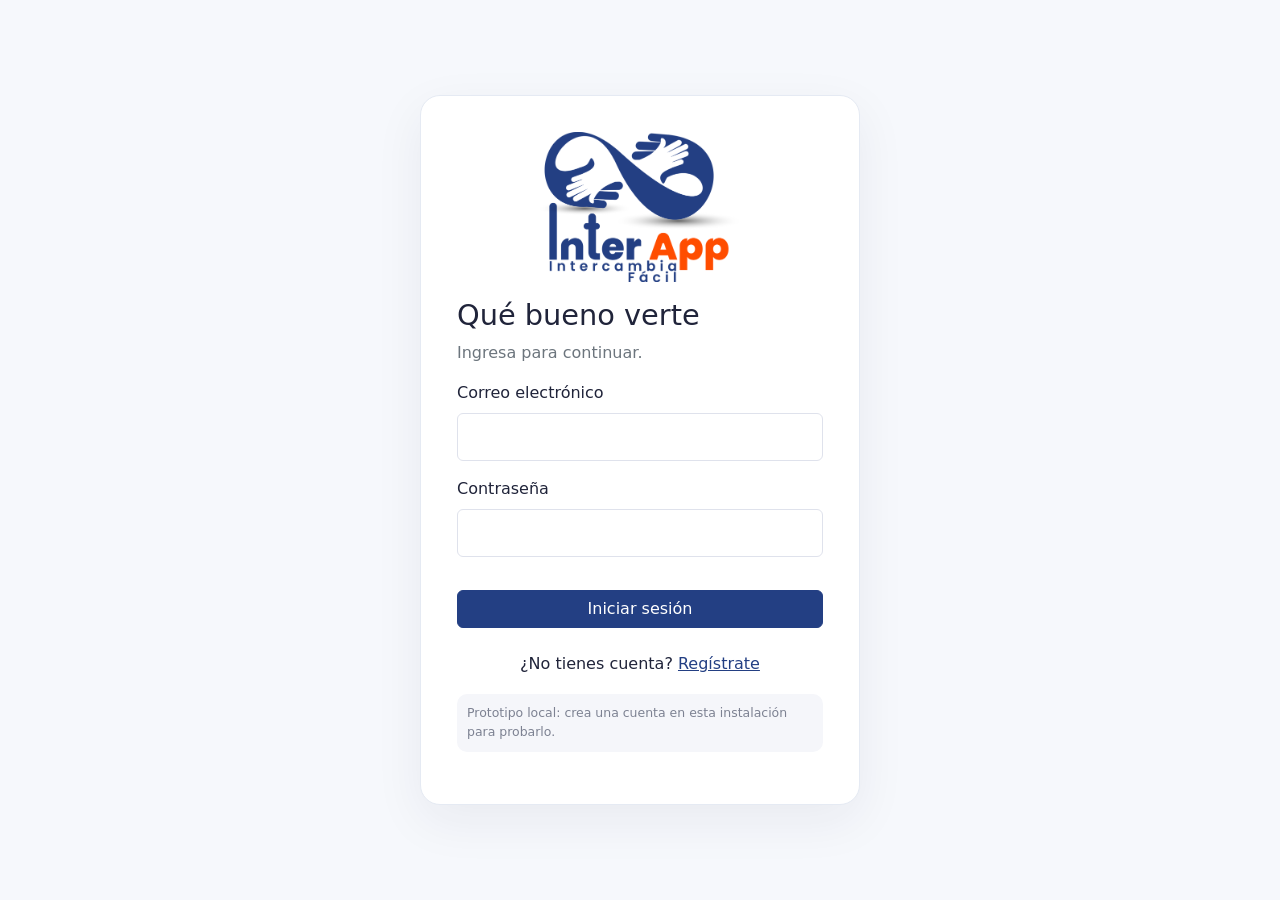
==== pages/dashboard.html @ 051e2f18 "first commit" ====
<!doctype html><html lang="es"><head><meta charset="utf-8"><meta name="viewport" content="width=device-width,initial-scale=1"><title>Dashboard | InterApp</title><link href="https://cdn.jsdelivr.net/npm/bootstrap@5.3.3/dist/css/bootstrap.min.css" rel="stylesheet"><link rel="stylesheet" href="../css/styles.css"></head><body><div id="appHeader"></div>
<main class="container py-4"><section class="welcome-panel mb-4"><div><span class="eyebrow">TU ESPACIO INTERAPP</span><h1 class="h2 mt-2">Hola, <span id="welcomeName">usuario</span> 👋</h1><p class="mb-0 text-secondary">Administra tus publicaciones y sigue tus intercambios.</p></div><a class="btn btn-primary" href="productos.html">＋ Ingresar producto</a></section>
<section class="dashboard-banner landing-banner mb-4" aria-label="Novedades de InterApp">
  <div data-interapp-banner
       data-image-prefix="../assets/images/"
       data-action-href="productos.html"
       data-action-text="Explorar productos"></div>
</section>
<div class="row g-3 mb-4"><div class="col-sm-4"><div class="stat-card"><span>Mis productos</span><strong id="statProducts">0</strong></div></div><div class="col-sm-4"><div class="stat-card"><span>En curso</span><strong id="statActive">0</strong></div></div><div class="col-sm-4"><div class="stat-card"><span>Completados</span><strong id="statDone">0</strong></div></div></div>
<div class="section-heading"><div><h2 class="h4">Mis productos recientes</h2><p class="text-secondary">Tus publicaciones más recientes.</p></div><a href="productos.html">Ver todos</a></div><div id="recentProducts" class="row g-3"></div>
<div class="section-heading mt-5"><div><h2 class="h4">Intercambios recientes</h2><p class="text-secondary">Consulta el estado de tus acuerdos.</p></div><a href="intercambios.html">Ver intercambios</a></div><div id="recentExchanges" class="row g-3"></div>
</main><div id="appFooter"></div><script type="module" src="../js/dashboard.js"></script><script type="module" src="../js/banner.js"></script></body></html>
---- css/styles.css ----
:root{--primary:#233F83;--primary-dark:#1B326B;--accent:#FF4D00;--ink:#20243a;--muted:#6f7487;--surface:#fff;--bg:#f6f8fc;--line:#e5eaf3}*{box-sizing:border-box}body{background:var(--bg);color:var(--ink);font-family:Inter,system-ui,-apple-system,"Segoe UI",sans-serif;min-height:100vh}.navbar-brand,.brand{letter-spacing:-.5px}.btn-primary{background:var(--primary);border-color:var(--primary)}.btn-primary:hover{background:var(--primary-dark);border-color:var(--primary-dark)}a{color:var(--primary)}.landing{background:#fff}.hero{background:linear-gradient(120deg,#f0f2ff,#f9faff);min-height:440px;overflow:hidden}.eyebrow{font-size:.72rem;letter-spacing:1.5px;font-weight:800;color:var(--primary)}.hero-art{height:300px;position:relative;background:radial-gradient(circle at center,#dfe3ff 0 38%,transparent 39%)}.art-circle{position:absolute;inset:75px 0 auto;text-align:center;font-size:6rem;color:var(--primary);font-weight:800}.art-card{position:absolute;padding:14px 18px;border:0;border-radius:16px;box-shadow:0 12px 30px #20243a18;display:grid;gap:3px;font-size:1.5rem}.art-card b{font-size:.95rem}.art-card small{font-size:.72rem;color:var(--muted)}.card-one{top:20px;left:2%}.card-two{right:0;top:95px}.card-three{bottom:8px;left:25%}.feature-card,.stat-card,.product-card,.exchange-card{background:#fff;border:1px solid var(--line);border-radius:16px;padding:20px;height:100%;box-shadow:0 4px 18px #20243a08}.feature-card span{display:inline-grid;place-items:center;width:38px;height:38px;border-radius:50%;background:#eef0ff;color:var(--primary);font-weight:800;margin-bottom:12px}.auth-page{display:grid;place-items:center;padding:24px}.auth-card{background:white;border:1px solid var(--line);border-radius:20px;padding:36px;width:min(100%,440px);box-shadow:0 16px 50px #20243a10}.auth-card h1{font-size:1.8rem;margin-top:24px}.brand{font-size:1.3rem;font-weight:800;text-decoration:none}.form-control,.form-select{border-color:#dfe2ec;padding:.7rem .85rem}.form-control:focus,.form-select:focus{border-color:var(--primary);box-shadow:0 0 0 .2rem #5265d822}.form-error{color:#c62828;font-size:.88rem;min-height:1.2em}.demo-note{font-size:.78rem;color:#7d8292;background:#f5f6fa;border-radius:10px;padding:10px;margin-top:18px}.welcome-panel{background:linear-gradient(110deg,#fff,#f0f2ff);border:1px solid var(--line);border-radius:18px;padding:26px;display:flex;justify-content:space-between;align-items:center;gap:20px}.stat-card{display:flex;flex-direction:column;gap:8px}.stat-card span{color:var(--muted);font-size:.9rem}.stat-card strong{font-size:2rem}.section-heading{display:flex;justify-content:space-between;align-items:center;gap:16px;margin-bottom:16px}.section-heading p{margin:0}.filter-bar{display:flex;gap:12px;margin:20px 0}.filter-bar input{max-width:520px}.filter-bar select{max-width:230px}.product-card{padding:0;overflow:hidden}.product-image-wrap{height:190px;background:#f0f1f7;display:grid;place-items:center}.product-image{width:100%;height:100%;object-fit:cover}.image-placeholder{font-size:3rem}.product-content{padding:18px}.status-badge{display:inline-flex;align-items:center;border-radius:100px;padding:5px 10px;font-size:.75rem;font-weight:700}.status-available{color:#126334;background:#dcfce7}.status-pending{color:#1748a5;background:#dbeafe}.status-done{color:#a51f27;background:#fee2e2}.status-unknown{color:#555;background:#eee}.image-preview{width:100%;max-height:190px;object-fit:contain;border-radius:10px;background:#f4f5f9}.empty-state{padding:28px;text-align:center;border:1px dashed #cdd1df;border-radius:14px;color:var(--muted);background:#fff}.exchange-card{padding:20px}.count-pill{display:inline-block;background:#e9ebf8;border-radius:20px;padding:1px 8px;font-size:.75rem;margin-left:4px}.site-footer{text-align:center;color:var(--muted);padding:28px 12px;font-size:.85rem}.nav-pills .nav-link{color:var(--muted)}.nav-pills .nav-link.active{background:var(--primary)}@media(max-width:600px){.welcome-panel{align-items:flex-start;flex-direction:column}.filter-bar{flex-direction:column}.filter-bar input,.filter-bar select{max-width:none}.auth-card{padding:26px}.hero-art{height:240px}.art-card{padding:10px;font-size:1.2rem}}
/* Identidad visual oficial InterApp */
.brand-logo{display:block;width:142px;height:54px;object-fit:contain;object-position:left center}
.brand-logo-landing{width:158px;height:62px}
.navbar{background:#fff!important}
.navbar .nav-link{color:var(--primary);font-weight:600}
.navbar .nav-link:hover,.navbar .nav-link:focus{color:var(--accent)}
.btn-primary{background:var(--primary);border-color:var(--primary);color:#fff}
.btn-primary:hover,.btn-primary:focus{background:var(--primary-dark);border-color:var(--primary-dark);color:#fff}
a{color:var(--primary)}
a:hover{color:var(--accent)}
.eyebrow{color:var(--primary)}
.feature-card span{background:#edf1fa;color:var(--primary)}
.nav-pills .nav-link.active{background:var(--primary)}
.hero{background:linear-gradient(120deg,#f1f4fb,#fff)}
.art-circle{color:var(--primary)}
.art-card b{color:var(--primary)}


/* Banner principal entregado para InterApp */
.landing-banner{position:relative;width:100%;margin:0 auto 1.5rem;overflow:hidden;border-radius:18px;background:#f5e1c8}
.landing-banner-image{display:block;width:100%;height:auto;max-height:730px;object-fit:cover}
.banner-action{position:absolute;right:3.5%;bottom:6%;display:inline-flex;align-items:center;justify-content:center;padding:12px 20px;border-radius:12px;background:#233F83;color:#fff;text-decoration:none;font-weight:700;box-shadow:0 8px 24px #152b5a30;transition:background .2s ease,color .2s ease}
.banner-action:hover,.banner-action:focus{background:#FF4D00;color:#fff}
.login-brand{display:flex;justify-content:center;align-items:center;width:100%;margin:0 auto 18px}
.login-brand img{display:block;width:min(260px,82%);height:150px;object-fit:contain;object-position:center}
.auth-card{text-align:left}
.auth-card .login-brand{margin-bottom:12px}
.product-card{padding:0;overflow:hidden;display:flex;flex-direction:column}
.product-image-wrap{height:205px;flex:0 0 205px;background:#f3f5fa;display:flex;align-items:center;justify-content:center;overflow:hidden}
.product-image{display:block;width:100%;height:100%;object-fit:contain;padding:10px}
.product-content{padding:18px;display:flex;flex-direction:column;align-items:stretch;min-width:0}
.product-status{margin-bottom:12px}
.product-title{margin:0 0 7px;line-height:1.3;overflow-wrap:anywhere}
.product-description{font-size:.9rem;color:var(--muted);margin:0 0 10px;overflow-wrap:anywhere}
.product-category{font-size:.82rem;color:#7a8092}
.product-actions{display:flex;align-items:center;gap:8px;margin-top:16px;flex-wrap:wrap}
#logoutBtn:hover,#logoutBtn:focus{background:#FF4D00!important;border-color:#FF4D00!important;color:#fff!important}
.btn-primary:hover,.btn-primary:focus{background:#FF4D00!important;border-color:#FF4D00!important;color:#fff!important}
@media(max-width:600px){.banner-action{right:4%;bottom:4%;font-size:.78rem;padding:8px 12px}.landing-banner{border-radius:12px}.login-brand img{height:125px}}

/* Logo centrado y de igual tamaño en login y registro */
.auth-card .login-brand{display:flex;justify-content:center;align-items:center;width:100%;margin:0 auto 16px}
.auth-card .login-brand img{width:min(270px,85%);height:150px;object-fit:contain;object-position:center}
.auth-card h1{margin-top:10px}
.exchange-card [data-delete-completed]{margin-top:8px}
@media(max-width:600px){.auth-card .login-brand img{height:130px}}

/* Carrusel reutilizable de banners para inicio y dashboard */
.banner-carousel{position:relative;width:100%;overflow:hidden;border-radius:18px;background:#f5e1c8;isolation:isolate}
.banner-carousel-track{position:relative;width:100%;aspect-ratio:1396/730;min-height:190px}
.banner-slide{position:absolute;inset:0;opacity:0;visibility:hidden;transition:opacity .65s ease}
.banner-slide.is-active{opacity:1;visibility:visible}
.banner-slide img{display:block;width:100%;height:100%;object-fit:cover}
.banner-arrow{position:absolute;z-index:3;top:50%;transform:translateY(-50%);width:42px;height:52px;border:0;border-radius:10px;background:#233f83b8;color:#fff;font-size:2rem;line-height:1;display:grid;place-items:center;cursor:pointer}
.banner-arrow:hover,.banner-arrow:focus{background:#FF4D00;color:#fff}
.banner-prev{left:14px}.banner-next{right:14px}
.banner-indicators{position:absolute;z-index:3;left:50%;bottom:14px;transform:translateX(-50%);display:flex;gap:8px}
.banner-dot{width:10px;height:10px;padding:0;border:1px solid #fff;border-radius:50%;background:#ffffff80;cursor:pointer}
.banner-dot.is-active{width:25px;border-radius:10px;background:#fff}
.banner-fallback{height:100%;display:grid;place-items:center;padding:20px;color:var(--primary);font-weight:600;text-align:center}
.dashboard-banner{margin-top:4px}
.dashboard-banner .banner-carousel-track{aspect-ratio:1396/500;min-height:170px}
@media(max-width:600px){
 .banner-carousel{border-radius:12px}
 .banner-carousel-track{aspect-ratio:4/3;min-height:160px}
 .banner-arrow{width:32px;height:40px;font-size:1.6rem}
 .banner-prev{left:7px}.banner-next{right:7px}
 .banner-action{right:4%;bottom:12%;font-size:.75rem;padding:8px 11px}
 .dashboard-banner .banner-carousel-track{aspect-ratio:4/3}
}
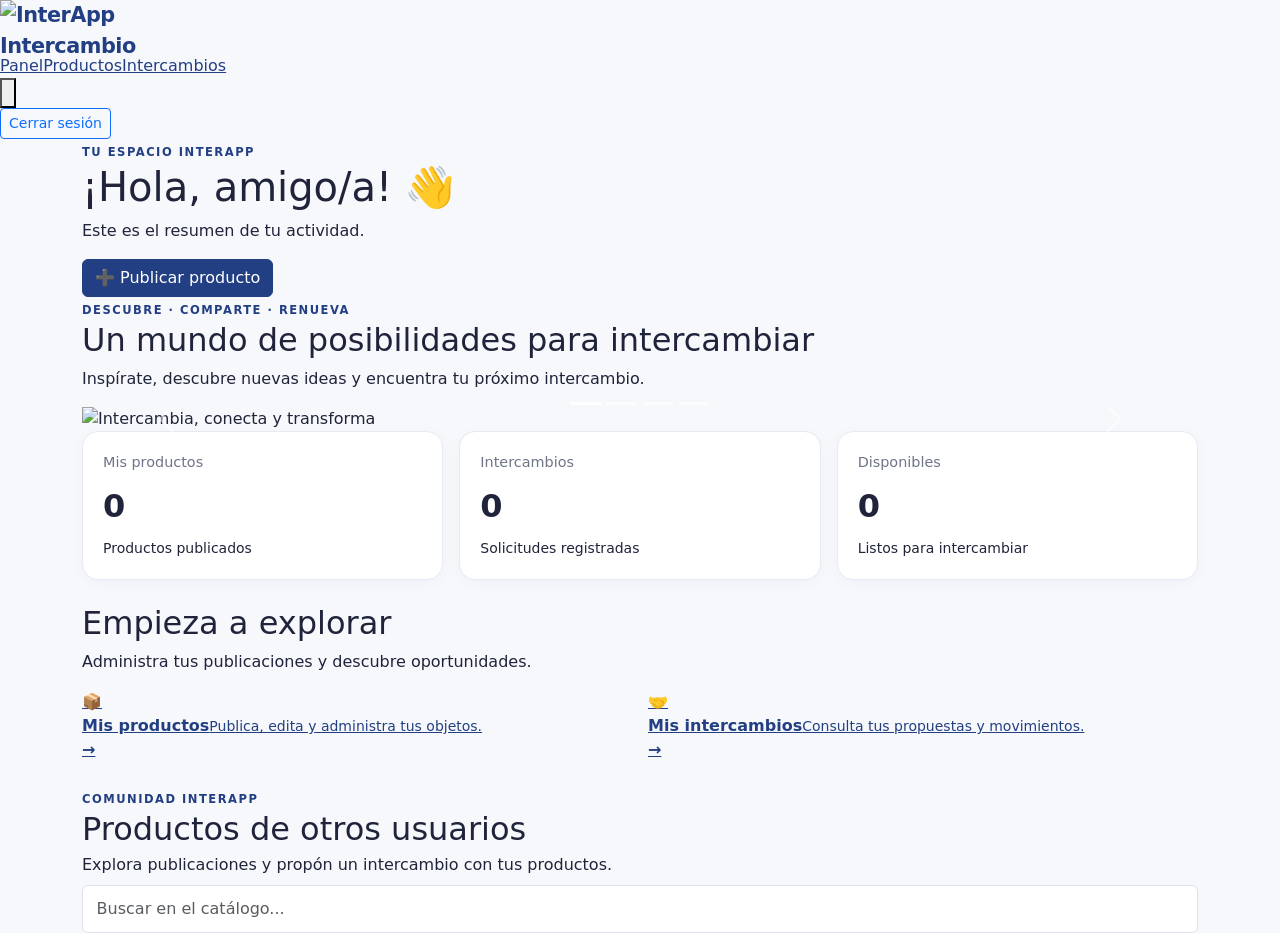
==== commit 12c78abe: "Chore: Se actualizo toda la página web" ====
--- a/pages/dashboard.html
+++ b/pages/dashboard.html
@@ -1,12 +1,262 @@
-<!doctype html><html lang="es"><head><meta charset="utf-8"><meta name="viewport" content="width=device-width,initial-scale=1"><title>Dashboard | InterApp</title><link href="https://cdn.jsdelivr.net/npm/bootstrap@5.3.3/dist/css/bootstrap.min.css" rel="stylesheet"><link rel="stylesheet" href="../css/styles.css"></head><body><div id="appHeader"></div>
-<main class="container py-4"><section class="welcome-panel mb-4"><div><span class="eyebrow">TU ESPACIO INTERAPP</span><h1 class="h2 mt-2">Hola, <span id="welcomeName">usuario</span> 👋</h1><p class="mb-0 text-secondary">Administra tus publicaciones y sigue tus intercambios.</p></div><a class="btn btn-primary" href="productos.html">＋ Ingresar producto</a></section>
-<section class="dashboard-banner landing-banner mb-4" aria-label="Novedades de InterApp">
-  <div data-interapp-banner
-       data-image-prefix="../assets/images/"
-       data-action-href="productos.html"
-       data-action-text="Explorar productos"></div>
-</section>
-<div class="row g-3 mb-4"><div class="col-sm-4"><div class="stat-card"><span>Mis productos</span><strong id="statProducts">0</strong></div></div><div class="col-sm-4"><div class="stat-card"><span>En curso</span><strong id="statActive">0</strong></div></div><div class="col-sm-4"><div class="stat-card"><span>Completados</span><strong id="statDone">0</strong></div></div></div>
-<div class="section-heading"><div><h2 class="h4">Mis productos recientes</h2><p class="text-secondary">Tus publicaciones más recientes.</p></div><a href="productos.html">Ver todos</a></div><div id="recentProducts" class="row g-3"></div>
-<div class="section-heading mt-5"><div><h2 class="h4">Intercambios recientes</h2><p class="text-secondary">Consulta el estado de tus acuerdos.</p></div><a href="intercambios.html">Ver intercambios</a></div><div id="recentExchanges" class="row g-3"></div>
-</main><div id="appFooter"></div><script type="module" src="../js/dashboard.js"></script><script type="module" src="../js/banner.js"></script></body></html>+<!doctype html>
+<html lang="es">
+  <head>
+    <meta charset="utf-8" />
+    <meta name="viewport" content="width=device-width, initial-scale=1" />
+    <title>Panel | InterApp</title>
+    <link
+      href="https://cdn.jsdelivr.net/npm/bootstrap@5.3.3/dist/css/bootstrap.min.css"
+      rel="stylesheet"
+    />
+    <link rel="stylesheet" href="../css/styles.css" />
+  </head>
+  <body class="app-page">
+    <nav class="app-nav">
+      <a class="brand" href="../index.html" aria-label="InterApp"
+        ><img
+          class="brand-logo"
+          src="../assets/interapp-logo.png"
+          alt="InterApp Intercambio Fácil"
+      /></a>
+      <div class="nav-links">
+        <a class="active" href="dashboard.html">Panel</a
+        ><a href="productos.html">Productos</a
+        ><a href="intercambios.html">Intercambios</a>
+      </div>
+      <div class="nav-actions">
+        <div class="notification-wrap">
+          <button
+            class="notification-bell"
+            id="notificationBell"
+            type="button"
+            aria-label="Ver notificaciones"
+            aria-expanded="false"
+            title="Notificaciones"
+          >
+            <svg viewBox="0 0 24 24" aria-hidden="true">
+              <path
+                d="M18 8a6 6 0 0 0-12 0c0 7-3 7-3 9h18c0-2-3-2-3-9M10 21h4"
+              />
+            </svg>
+            <span class="notification-badge" id="notificationBadge" hidden
+              >0</span
+            >
+          </button>
+          <div class="notification-panel" id="notificationPanel" hidden>
+            <div class="notification-panel-heading">
+              <strong>Notificaciones</strong><span>InterApp</span>
+            </div>
+            <div id="notificationList" class="notification-list"></div>
+          </div>
+        </div>
+        <button class="btn btn-outline-primary btn-sm" id="logoutBtn">
+          Cerrar sesión
+        </button>
+      </div>
+    </nav>
+    <main class="container app-main">
+      <div class="welcome-row">
+        <div>
+          <span class="eyebrow">TU ESPACIO INTERAPP</span>
+          <h1>¡Hola, <span id="userName">amigo/a</span>! 👋</h1>
+          <p class="muted">Este es el resumen de tu actividad.</p>
+        </div>
+        <a class="btn btn-primary" href="productos.html"
+          >➕ Publicar producto</a
+        >
+      </div>
+      <section class="gallery-banner" aria-label="Galería de InterApp">
+      <div class="gallery-heading">
+        <div><span class="eyebrow">DESCUBRE · COMPARTE · RENUEVA</span><h2>Un mundo de posibilidades para intercambiar</h2></div>
+        <p>Inspírate, descubre nuevas ideas y encuentra tu próximo intercambio.</p>
+      </div>
+
+      <div id="interappBannerSlider" class="carousel slide carousel-fade interapp-slider"
+           data-bs-ride="carousel" data-bs-interval="5500" data-bs-pause="hover" data-bs-touch="true">
+        <div class="carousel-indicators">
+          <button type="button" data-bs-target="#interappBannerSlider" data-bs-slide-to="0" class="active" aria-current="true" aria-label="Mostrar banner 1"></button>
+          <button type="button" data-bs-target="#interappBannerSlider" data-bs-slide-to="1" aria-label="Mostrar banner 2"></button>
+          <button type="button" data-bs-target="#interappBannerSlider" data-bs-slide-to="2" aria-label="Mostrar banner 3"></button>
+          <button type="button" data-bs-target="#interappBannerSlider" data-bs-slide-to="3" aria-label="Mostrar banner 4"></button>
+        </div>
+        <div class="carousel-inner">
+          <div class="carousel-item active">
+            <img src="/assets/banner-01.webp" class="d-block w-100" alt="Intercambia, conecta y transforma">
+          </div>
+          <div class="carousel-item">
+            <img src="/assets/banner-02.webp" class="d-block w-100" alt="Miles de cosas, nuevas historias">
+          </div>
+          <div class="carousel-item">
+            <img src="/assets/banner-03.webp" class="d-block w-100" alt="Juntos hacemos más con menos">
+          </div>
+          <div class="carousel-item">
+            <img src="/assets/banner-04.webp" class="d-block w-100" alt="Jornada de intercambio y reutilización">
+          </div>
+        </div>
+        <button class="carousel-control-prev" type="button" data-bs-target="#interappBannerSlider" data-bs-slide="prev" aria-label="Banner anterior">
+          <span class="carousel-control-prev-icon" aria-hidden="true"></span>
+        </button>
+        <button class="carousel-control-next" type="button" data-bs-target="#interappBannerSlider" data-bs-slide="next" aria-label="Banner siguiente">
+          <span class="carousel-control-next-icon" aria-hidden="true"></span>
+        </button>
+      </div>
+    </section>
+      <div class="row g-3 stats-row">
+        <div class="col-md-4">
+          <div class="stat-card">
+            <span>Mis productos</span><strong id="productCount">0</strong
+            ><small>Productos publicados</small>
+          </div>
+        </div>
+        <div class="col-md-4">
+          <div class="stat-card">
+            <span>Intercambios</span><strong id="exchangeCount">0</strong
+            ><small>Solicitudes registradas</small>
+          </div>
+        </div>
+        <div class="col-md-4">
+          <div class="stat-card">
+            <span>Disponibles</span><strong id="availableCount">0</strong
+            ><small>Listos para intercambiar</small>
+          </div>
+        </div>
+      </div>
+      <section class="content-card mt-4">
+        <div class="d-flex justify-content-between align-items-center mb-3">
+          <div>
+            <h2>Empieza a explorar</h2>
+            <p class="muted mb-0">
+              Administra tus publicaciones y descubre oportunidades.
+            </p>
+          </div>
+        </div>
+        <div class="row g-3">
+          <div class="col-md-6">
+            <a class="quick-link" href="productos.html"
+              ><span>📦</span>
+              <div>
+                <b>Mis productos</b
+                ><small>Publica, edita y administra tus objetos.</small>
+              </div>
+              <strong>→</strong></a
+            >
+          </div>
+          <div class="col-md-6">
+            <a class="quick-link" href="intercambios.html"
+              ><span>🤝</span>
+              <div>
+                <b>Mis intercambios</b
+                ><small>Consulta tus propuestas y movimientos.</small>
+              </div>
+              <strong>→</strong></a
+            >
+          </div>
+        </div>
+      </section>
+      <section class="mt-4">
+        <div
+          class="d-flex flex-wrap justify-content-between align-items-end gap-2 mb-3"
+        >
+          <div>
+            <span class="eyebrow">COMUNIDAD INTERAPP</span>
+            <h2 class="mb-1">Productos de otros usuarios</h2>
+            <p class="muted mb-0">
+              Explora publicaciones y propón un intercambio con tus productos.
+            </p>
+          </div>
+          <input
+            class="form-control search-input"
+            id="marketSearch"
+            placeholder="Buscar en el catálogo..."
+          />
+        </div>
+        <div class="row g-3" id="marketplaceList"></div>
+      </section>
+    </main>
+    <div class="modal fade" id="exchangeModal" tabindex="-1" aria-hidden="true">
+      <div class="modal-dialog modal-dialog-centered">
+        <div class="modal-content">
+          <form id="exchangeForm">
+            <div class="modal-header">
+              <div>
+                <span class="eyebrow">NUEVA PROPUESTA</span>
+                <h2 class="modal-title fs-5">Proponer intercambio</h2>
+              </div>
+              <button
+                type="button"
+                class="btn-close"
+                data-bs-dismiss="modal"
+              ></button>
+            </div>
+            <div class="modal-body">
+              <div class="offered-product-box mb-3">
+                <small>PRODUCTO QUE TE INTERESA</small
+                ><strong id="targetProductName"></strong>
+                <p id="targetProductInfo" class="mb-0"></p>
+                <small id="targetOwner"></small>
+              </div>
+              <input type="hidden" id="targetProductId" />
+              <div class="mb-3">
+                <label class="form-label" for="myOfferProduct"
+                  >¿Cuál de tus productos ofreces?</label
+                ><select
+                  class="form-select"
+                  id="myOfferProduct"
+                  required
+                ></select>
+              </div>
+              <div class="mb-3">
+                <label class="form-label" for="exchangeMessage"
+                  >Mensaje para el propietario</label
+                ><textarea
+                  class="form-control"
+                  id="exchangeMessage"
+                  rows="3"
+                  required
+                  placeholder="Cuéntale por qué te interesa el intercambio..."
+                ></textarea>
+              </div>
+            </div>
+            <div class="modal-footer">
+              <button
+                type="button"
+                class="btn btn-outline-secondary"
+                data-bs-dismiss="modal"
+              >
+                Cancelar</button
+              ><button class="btn btn-primary" type="submit">
+                Enviar propuesta
+              </button>
+            </div>
+          </form>
+        </div>
+      </div>
+    </div>
+    <div
+      class="modal fade"
+      id="imageViewerModal"
+      tabindex="-1"
+      aria-hidden="true"
+    >
+      <div class="modal-dialog modal-dialog-centered modal-xl">
+        <div class="modal-content image-viewer-content">
+          <div class="modal-header">
+            <h2 class="modal-title fs-6" id="imageViewerTitle">
+              Imagen del producto
+            </h2>
+            <button
+              type="button"
+              class="btn-close"
+              data-bs-dismiss="modal"
+            ></button>
+          </div>
+          <div class="modal-body text-center">
+            <img id="imageViewer" src="" alt="Imagen ampliada del producto" />
+          </div>
+        </div>
+      </div>
+    </div>
+    <script src="https://cdn.jsdelivr.net/npm/bootstrap@5.3.3/dist/js/bootstrap.bundle.min.js"></script>
+    <script type="module" src="../js/app.js"></script>
+  </body>
+</html>
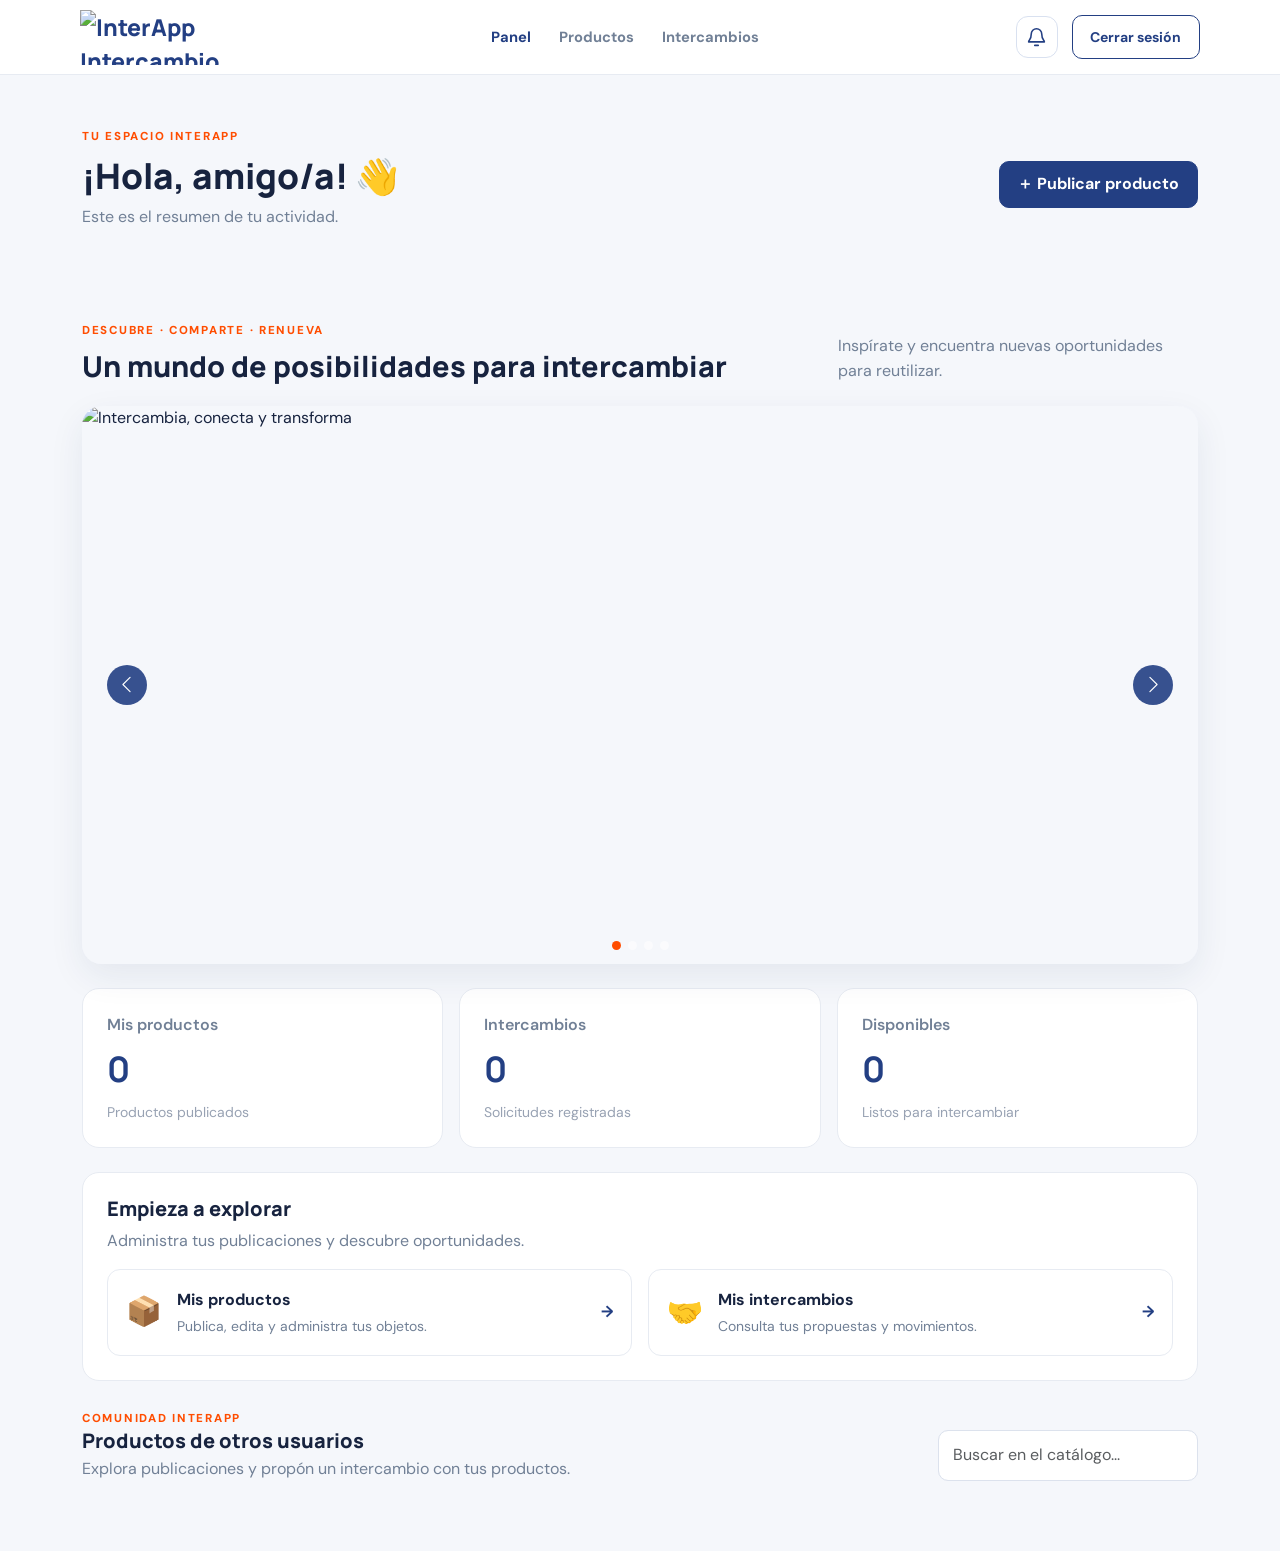
==== commit 19844d50: "Chore: se actualizaron las paginas" ====
--- a/pages/dashboard.html
+++ b/pages/dashboard.html
@@ -1,262 +1,66 @@
 <!doctype html>
-<html lang="es">
-  <head>
-    <meta charset="utf-8" />
-    <meta name="viewport" content="width=device-width, initial-scale=1" />
-    <title>Panel | InterApp</title>
-    <link
-      href="https://cdn.jsdelivr.net/npm/bootstrap@5.3.3/dist/css/bootstrap.min.css"
-      rel="stylesheet"
-    />
-    <link rel="stylesheet" href="../css/styles.css" />
-  </head>
-  <body class="app-page">
-    <nav class="app-nav">
-      <a class="brand" href="../index.html" aria-label="InterApp"
-        ><img
-          class="brand-logo"
-          src="../assets/interapp-logo.png"
-          alt="InterApp Intercambio Fácil"
-      /></a>
-      <div class="nav-links">
-        <a class="active" href="dashboard.html">Panel</a
-        ><a href="productos.html">Productos</a
-        ><a href="intercambios.html">Intercambios</a>
-      </div>
-      <div class="nav-actions">
-        <div class="notification-wrap">
-          <button
-            class="notification-bell"
-            id="notificationBell"
-            type="button"
-            aria-label="Ver notificaciones"
-            aria-expanded="false"
-            title="Notificaciones"
-          >
-            <svg viewBox="0 0 24 24" aria-hidden="true">
-              <path
-                d="M18 8a6 6 0 0 0-12 0c0 7-3 7-3 9h18c0-2-3-2-3-9M10 21h4"
-              />
-            </svg>
-            <span class="notification-badge" id="notificationBadge" hidden
-              >0</span
-            >
-          </button>
-          <div class="notification-panel" id="notificationPanel" hidden>
-            <div class="notification-panel-heading">
-              <strong>Notificaciones</strong><span>InterApp</span>
-            </div>
-            <div id="notificationList" class="notification-list"></div>
-          </div>
-        </div>
-        <button class="btn btn-outline-primary btn-sm" id="logoutBtn">
-          Cerrar sesión
-        </button>
-      </div>
-    </nav>
-    <main class="container app-main">
-      <div class="welcome-row">
-        <div>
-          <span class="eyebrow">TU ESPACIO INTERAPP</span>
-          <h1>¡Hola, <span id="userName">amigo/a</span>! 👋</h1>
-          <p class="muted">Este es el resumen de tu actividad.</p>
-        </div>
-        <a class="btn btn-primary" href="productos.html"
-          >➕ Publicar producto</a
-        >
-      </div>
-      <section class="gallery-banner" aria-label="Galería de InterApp">
-      <div class="gallery-heading">
-        <div><span class="eyebrow">DESCUBRE · COMPARTE · RENUEVA</span><h2>Un mundo de posibilidades para intercambiar</h2></div>
-        <p>Inspírate, descubre nuevas ideas y encuentra tu próximo intercambio.</p>
-      </div>
-
-      <div id="interappBannerSlider" class="carousel slide carousel-fade interapp-slider"
-           data-bs-ride="carousel" data-bs-interval="5500" data-bs-pause="hover" data-bs-touch="true">
-        <div class="carousel-indicators">
-          <button type="button" data-bs-target="#interappBannerSlider" data-bs-slide-to="0" class="active" aria-current="true" aria-label="Mostrar banner 1"></button>
-          <button type="button" data-bs-target="#interappBannerSlider" data-bs-slide-to="1" aria-label="Mostrar banner 2"></button>
-          <button type="button" data-bs-target="#interappBannerSlider" data-bs-slide-to="2" aria-label="Mostrar banner 3"></button>
-          <button type="button" data-bs-target="#interappBannerSlider" data-bs-slide-to="3" aria-label="Mostrar banner 4"></button>
-        </div>
-        <div class="carousel-inner">
-          <div class="carousel-item active">
-            <img src="/assets/banner-01.webp" class="d-block w-100" alt="Intercambia, conecta y transforma">
-          </div>
-          <div class="carousel-item">
-            <img src="/assets/banner-02.webp" class="d-block w-100" alt="Miles de cosas, nuevas historias">
-          </div>
-          <div class="carousel-item">
-            <img src="/assets/banner-03.webp" class="d-block w-100" alt="Juntos hacemos más con menos">
-          </div>
-          <div class="carousel-item">
-            <img src="/assets/banner-04.webp" class="d-block w-100" alt="Jornada de intercambio y reutilización">
-          </div>
-        </div>
-        <button class="carousel-control-prev" type="button" data-bs-target="#interappBannerSlider" data-bs-slide="prev" aria-label="Banner anterior">
-          <span class="carousel-control-prev-icon" aria-hidden="true"></span>
-        </button>
-        <button class="carousel-control-next" type="button" data-bs-target="#interappBannerSlider" data-bs-slide="next" aria-label="Banner siguiente">
-          <span class="carousel-control-next-icon" aria-hidden="true"></span>
-        </button>
-      </div>
-    </section>
-      <div class="row g-3 stats-row">
-        <div class="col-md-4">
-          <div class="stat-card">
-            <span>Mis productos</span><strong id="productCount">0</strong
-            ><small>Productos publicados</small>
-          </div>
-        </div>
-        <div class="col-md-4">
-          <div class="stat-card">
-            <span>Intercambios</span><strong id="exchangeCount">0</strong
-            ><small>Solicitudes registradas</small>
-          </div>
-        </div>
-        <div class="col-md-4">
-          <div class="stat-card">
-            <span>Disponibles</span><strong id="availableCount">0</strong
-            ><small>Listos para intercambiar</small>
-          </div>
-        </div>
-      </div>
-      <section class="content-card mt-4">
-        <div class="d-flex justify-content-between align-items-center mb-3">
-          <div>
-            <h2>Empieza a explorar</h2>
-            <p class="muted mb-0">
-              Administra tus publicaciones y descubre oportunidades.
-            </p>
-          </div>
-        </div>
-        <div class="row g-3">
-          <div class="col-md-6">
-            <a class="quick-link" href="productos.html"
-              ><span>📦</span>
-              <div>
-                <b>Mis productos</b
-                ><small>Publica, edita y administra tus objetos.</small>
-              </div>
-              <strong>→</strong></a
-            >
-          </div>
-          <div class="col-md-6">
-            <a class="quick-link" href="intercambios.html"
-              ><span>🤝</span>
-              <div>
-                <b>Mis intercambios</b
-                ><small>Consulta tus propuestas y movimientos.</small>
-              </div>
-              <strong>→</strong></a
-            >
-          </div>
-        </div>
-      </section>
-      <section class="mt-4">
-        <div
-          class="d-flex flex-wrap justify-content-between align-items-end gap-2 mb-3"
-        >
-          <div>
-            <span class="eyebrow">COMUNIDAD INTERAPP</span>
-            <h2 class="mb-1">Productos de otros usuarios</h2>
-            <p class="muted mb-0">
-              Explora publicaciones y propón un intercambio con tus productos.
-            </p>
-          </div>
-          <input
-            class="form-control search-input"
-            id="marketSearch"
-            placeholder="Buscar en el catálogo..."
-          />
-        </div>
-        <div class="row g-3" id="marketplaceList"></div>
-      </section>
-    </main>
-    <div class="modal fade" id="exchangeModal" tabindex="-1" aria-hidden="true">
-      <div class="modal-dialog modal-dialog-centered">
-        <div class="modal-content">
-          <form id="exchangeForm">
-            <div class="modal-header">
-              <div>
-                <span class="eyebrow">NUEVA PROPUESTA</span>
-                <h2 class="modal-title fs-5">Proponer intercambio</h2>
-              </div>
-              <button
-                type="button"
-                class="btn-close"
-                data-bs-dismiss="modal"
-              ></button>
-            </div>
-            <div class="modal-body">
-              <div class="offered-product-box mb-3">
-                <small>PRODUCTO QUE TE INTERESA</small
-                ><strong id="targetProductName"></strong>
-                <p id="targetProductInfo" class="mb-0"></p>
-                <small id="targetOwner"></small>
-              </div>
-              <input type="hidden" id="targetProductId" />
-              <div class="mb-3">
-                <label class="form-label" for="myOfferProduct"
-                  >¿Cuál de tus productos ofreces?</label
-                ><select
-                  class="form-select"
-                  id="myOfferProduct"
-                  required
-                ></select>
-              </div>
-              <div class="mb-3">
-                <label class="form-label" for="exchangeMessage"
-                  >Mensaje para el propietario</label
-                ><textarea
-                  class="form-control"
-                  id="exchangeMessage"
-                  rows="3"
-                  required
-                  placeholder="Cuéntale por qué te interesa el intercambio..."
-                ></textarea>
-              </div>
-            </div>
-            <div class="modal-footer">
-              <button
-                type="button"
-                class="btn btn-outline-secondary"
-                data-bs-dismiss="modal"
-              >
-                Cancelar</button
-              ><button class="btn btn-primary" type="submit">
-                Enviar propuesta
-              </button>
-            </div>
-          </form>
-        </div>
-      </div>
-    </div>
-    <div
-      class="modal fade"
-      id="imageViewerModal"
-      tabindex="-1"
-      aria-hidden="true"
-    >
-      <div class="modal-dialog modal-dialog-centered modal-xl">
-        <div class="modal-content image-viewer-content">
-          <div class="modal-header">
-            <h2 class="modal-title fs-6" id="imageViewerTitle">
-              Imagen del producto
-            </h2>
-            <button
-              type="button"
-              class="btn-close"
-              data-bs-dismiss="modal"
-            ></button>
-          </div>
-          <div class="modal-body text-center">
-            <img id="imageViewer" src="" alt="Imagen ampliada del producto" />
-          </div>
-        </div>
-      </div>
-    </div>
-    <script src="https://cdn.jsdelivr.net/npm/bootstrap@5.3.3/dist/js/bootstrap.bundle.min.js"></script>
-    <script type="module" src="../js/app.js"></script>
-  </body>
-</html>
+<html lang="es"><head><meta charset="utf-8"><meta name="viewport" content="width=device-width, initial-scale=1"><title>Panel | InterApp</title><link href="https://cdn.jsdelivr.net/npm/bootstrap@5.3.3/dist/css/bootstrap.min.css" rel="stylesheet"><link rel="stylesheet" href="../css/styles.css"></head>
+<body class="app-page"><nav class="app-nav"><a class="brand" href="../index.html" aria-label="InterApp"><img class="brand-logo" src="../assets/interapp-logo.png" alt="InterApp Intercambio Fácil"></a><div class="nav-links"><a class="active" href="dashboard.html">Panel</a><a href="productos.html">Productos</a><a href="intercambios.html">Intercambios</a></div><div class="nav-actions">
+<div class="notification-wrap">
+<button class="notification-bell" id="notificationBell" type="button" aria-label="Ver notificaciones" aria-expanded="false" title="Notificaciones">
+<svg viewBox="0 0 24 24" aria-hidden="true"><path d="M18 8a6 6 0 0 0-12 0c0 7-3 7-3 9h18c0-2-3-2-3-9M10 21h4"/></svg>
+<span class="notification-badge" id="notificationBadge" hidden>0</span>
+</button>
+<div class="notification-panel" id="notificationPanel" hidden>
+<div class="notification-panel-heading"><strong>Notificaciones</strong><span>InterApp</span></div>
+<div id="notificationList" class="notification-list"></div>
+</div>
+</div>
+<button class="btn btn-outline-primary btn-sm" id="logoutBtn">Cerrar sesión</button>
+</div></nav>
+<main class="container app-main"><div class="welcome-row"><div><span class="eyebrow">TU ESPACIO INTERAPP</span><h1>¡Hola, <span id="userName">amigo/a</span>! 👋</h1><p class="muted">Este es el resumen de tu actividad.</p></div><a class="btn btn-primary" href="productos.html">＋ Publicar producto</a></div>
+<section class="gallery-banner dashboard-gallery" aria-label="Galería de InterApp">
+<div class="gallery-heading">
+<div><span class="eyebrow">DESCUBRE · COMPARTE · RENUEVA</span><h2>Un mundo de posibilidades para intercambiar</h2></div>
+<p>Inspírate y encuentra nuevas oportunidades para reutilizar.</p>
+</div>
+<div id="dashboardBannerSlider" class="carousel slide carousel-fade interapp-slider"
+ data-bs-ride="carousel" data-bs-interval="5500" data-bs-pause="hover" data-bs-touch="true">
+ <div class="carousel-indicators">
+  <button type="button" data-bs-target="#dashboardBannerSlider" data-bs-slide-to="0" class="active" aria-current="true" aria-label="Mostrar banner 1"></button>
+  <button type="button" data-bs-target="#dashboardBannerSlider" data-bs-slide-to="1" aria-label="Mostrar banner 2"></button>
+  <button type="button" data-bs-target="#dashboardBannerSlider" data-bs-slide-to="2" aria-label="Mostrar banner 3"></button>
+  <button type="button" data-bs-target="#dashboardBannerSlider" data-bs-slide-to="3" aria-label="Mostrar banner 4"></button>
+ </div>
+ <div class="carousel-inner">
+  <div class="carousel-item active"><img src="../assets/banner-01.webp" class="d-block w-100" alt="Intercambia, conecta y transforma"></div>
+  <div class="carousel-item"><img src="../assets/banner-02.webp" class="d-block w-100" alt="Miles de cosas, nuevas historias"></div>
+  <div class="carousel-item"><img src="../assets/banner-03.webp" class="d-block w-100" alt="Juntos hacemos más con menos"></div>
+  <div class="carousel-item"><img src="../assets/banner-04.webp" class="d-block w-100" alt="Jornada de intercambio y reutilización"></div>
+ </div>
+ <button class="carousel-control-prev" type="button" data-bs-target="#dashboardBannerSlider" data-bs-slide="prev" aria-label="Banner anterior"><span class="carousel-control-prev-icon" aria-hidden="true"></span></button>
+ <button class="carousel-control-next" type="button" data-bs-target="#dashboardBannerSlider" data-bs-slide="next" aria-label="Banner siguiente"><span class="carousel-control-next-icon" aria-hidden="true"></span></button>
+</div>
+</section>
+<div class="row g-3 stats-row"><div class="col-md-4"><div class="stat-card"><span>Mis productos</span><strong id="productCount">0</strong><small>Productos publicados</small></div></div><div class="col-md-4"><div class="stat-card"><span>Intercambios</span><strong id="exchangeCount">0</strong><small>Solicitudes registradas</small></div></div><div class="col-md-4"><div class="stat-card"><span>Disponibles</span><strong id="availableCount">0</strong><small>Listos para intercambiar</small></div></div></div>
+<section class="content-card mt-4"><div class="d-flex justify-content-between align-items-center mb-3"><div><h2>Empieza a explorar</h2><p class="muted mb-0">Administra tus publicaciones y descubre oportunidades.</p></div></div><div class="row g-3"><div class="col-md-6"><a class="quick-link" href="productos.html"><span>📦</span><div><b>Mis productos</b><small>Publica, edita y administra tus objetos.</small></div><strong>→</strong></a></div><div class="col-md-6"><a class="quick-link" href="intercambios.html"><span>🤝</span><div><b>Mis intercambios</b><small>Consulta tus propuestas y movimientos.</small></div><strong>→</strong></a></div></div></section>
+<section class="mt-4">
+  <div class="d-flex flex-wrap justify-content-between align-items-end gap-2 mb-3">
+    <div><span class="eyebrow">COMUNIDAD INTERAPP</span><h2 class="mb-1">Productos de otros usuarios</h2><p class="muted mb-0">Explora publicaciones y propón un intercambio con tus productos.</p></div>
+    <input class="form-control search-input" id="marketSearch" placeholder="Buscar en el catálogo...">
+  </div>
+  <div class="row g-3" id="marketplaceList"></div>
+</section>
+</main>
+<div class="modal fade" id="exchangeModal" tabindex="-1" aria-hidden="true">
+ <div class="modal-dialog modal-dialog-centered"><div class="modal-content">
+  <form id="exchangeForm">
+   <div class="modal-header"><div><span class="eyebrow">NUEVA PROPUESTA</span><h2 class="modal-title fs-5">Proponer intercambio</h2></div><button type="button" class="btn-close" data-bs-dismiss="modal"></button></div>
+   <div class="modal-body">
+    <div class="offered-product-box mb-3"><small>PRODUCTO QUE TE INTERESA</small><strong id="targetProductName"></strong><p id="targetProductInfo" class="mb-0"></p><small id="targetOwner"></small></div>
+    <input type="hidden" id="targetProductId">
+    <div class="mb-3"><label class="form-label" for="myOfferProduct">¿Cuál de tus productos ofreces?</label><select class="form-select" id="myOfferProduct" required></select></div>
+    <div class="mb-3"><label class="form-label" for="exchangeMessage">Mensaje para el propietario</label><textarea class="form-control" id="exchangeMessage" rows="3" required placeholder="Cuéntale por qué te interesa el intercambio..."></textarea></div>
+   </div>
+   <div class="modal-footer"><button type="button" class="btn btn-outline-secondary" data-bs-dismiss="modal">Cancelar</button><button class="btn btn-primary" type="submit">Enviar propuesta</button></div>
+  </form>
+ </div></div>
+</div>
+<div class="modal fade" id="imageViewerModal" tabindex="-1" aria-hidden="true"><div class="modal-dialog modal-dialog-centered modal-xl"><div class="modal-content image-viewer-content"><div class="modal-header"><h2 class="modal-title fs-6" id="imageViewerTitle">Imagen del producto</h2><button type="button" class="btn-close" data-bs-dismiss="modal"></button></div><div class="modal-body text-center"><img id="imageViewer" src="" alt="Imagen ampliada del producto"></div></div></div></div>
+<script src="https://cdn.jsdelivr.net/npm/bootstrap@5.3.3/dist/js/bootstrap.bundle.min.js"></script>
+<script type="module" src="../js/app.js"></script></body></html>
--- a/css/styles.css
+++ b/css/styles.css
@@ -1,71 +1,95 @@
-:root{--primary:#233F83;--primary-dark:#1B326B;--accent:#FF4D00;--ink:#20243a;--muted:#6f7487;--surface:#fff;--bg:#f6f8fc;--line:#e5eaf3}*{box-sizing:border-box}body{background:var(--bg);color:var(--ink);font-family:Inter,system-ui,-apple-system,"Segoe UI",sans-serif;min-height:100vh}.navbar-brand,.brand{letter-spacing:-.5px}.btn-primary{background:var(--primary);border-color:var(--primary)}.btn-primary:hover{background:var(--primary-dark);border-color:var(--primary-dark)}a{color:var(--primary)}.landing{background:#fff}.hero{background:linear-gradient(120deg,#f0f2ff,#f9faff);min-height:440px;overflow:hidden}.eyebrow{font-size:.72rem;letter-spacing:1.5px;font-weight:800;color:var(--primary)}.hero-art{height:300px;position:relative;background:radial-gradient(circle at center,#dfe3ff 0 38%,transparent 39%)}.art-circle{position:absolute;inset:75px 0 auto;text-align:center;font-size:6rem;color:var(--primary);font-weight:800}.art-card{position:absolute;padding:14px 18px;border:0;border-radius:16px;box-shadow:0 12px 30px #20243a18;display:grid;gap:3px;font-size:1.5rem}.art-card b{font-size:.95rem}.art-card small{font-size:.72rem;color:var(--muted)}.card-one{top:20px;left:2%}.card-two{right:0;top:95px}.card-three{bottom:8px;left:25%}.feature-card,.stat-card,.product-card,.exchange-card{background:#fff;border:1px solid var(--line);border-radius:16px;padding:20px;height:100%;box-shadow:0 4px 18px #20243a08}.feature-card span{display:inline-grid;place-items:center;width:38px;height:38px;border-radius:50%;background:#eef0ff;color:var(--primary);font-weight:800;margin-bottom:12px}.auth-page{display:grid;place-items:center;padding:24px}.auth-card{background:white;border:1px solid var(--line);border-radius:20px;padding:36px;width:min(100%,440px);box-shadow:0 16px 50px #20243a10}.auth-card h1{font-size:1.8rem;margin-top:24px}.brand{font-size:1.3rem;font-weight:800;text-decoration:none}.form-control,.form-select{border-color:#dfe2ec;padding:.7rem .85rem}.form-control:focus,.form-select:focus{border-color:var(--primary);box-shadow:0 0 0 .2rem #5265d822}.form-error{color:#c62828;font-size:.88rem;min-height:1.2em}.demo-note{font-size:.78rem;color:#7d8292;background:#f5f6fa;border-radius:10px;padding:10px;margin-top:18px}.welcome-panel{background:linear-gradient(110deg,#fff,#f0f2ff);border:1px solid var(--line);border-radius:18px;padding:26px;display:flex;justify-content:space-between;align-items:center;gap:20px}.stat-card{display:flex;flex-direction:column;gap:8px}.stat-card span{color:var(--muted);font-size:.9rem}.stat-card strong{font-size:2rem}.section-heading{display:flex;justify-content:space-between;align-items:center;gap:16px;margin-bottom:16px}.section-heading p{margin:0}.filter-bar{display:flex;gap:12px;margin:20px 0}.filter-bar input{max-width:520px}.filter-bar select{max-width:230px}.product-card{padding:0;overflow:hidden}.product-image-wrap{height:190px;background:#f0f1f7;display:grid;place-items:center}.product-image{width:100%;height:100%;object-fit:cover}.image-placeholder{font-size:3rem}.product-content{padding:18px}.status-badge{display:inline-flex;align-items:center;border-radius:100px;padding:5px 10px;font-size:.75rem;font-weight:700}.status-available{color:#126334;background:#dcfce7}.status-pending{color:#1748a5;background:#dbeafe}.status-done{color:#a51f27;background:#fee2e2}.status-unknown{color:#555;background:#eee}.image-preview{width:100%;max-height:190px;object-fit:contain;border-radius:10px;background:#f4f5f9}.empty-state{padding:28px;text-align:center;border:1px dashed #cdd1df;border-radius:14px;color:var(--muted);background:#fff}.exchange-card{padding:20px}.count-pill{display:inline-block;background:#e9ebf8;border-radius:20px;padding:1px 8px;font-size:.75rem;margin-left:4px}.site-footer{text-align:center;color:var(--muted);padding:28px 12px;font-size:.85rem}.nav-pills .nav-link{color:var(--muted)}.nav-pills .nav-link.active{background:var(--primary)}@media(max-width:600px){.welcome-panel{align-items:flex-start;flex-direction:column}.filter-bar{flex-direction:column}.filter-bar input,.filter-bar select{max-width:none}.auth-card{padding:26px}.hero-art{height:240px}.art-card{padding:10px;font-size:1.2rem}}
+@import url('https://fonts.googleapis.com/css2?family=DM+Sans:wght@400;500;600;700&family=Manrope:wght@400;500;600;700;800&display=swap');
+:root{--blue:#233F83;--orange:#FF4D00;--ink:#17233f;--muted:#718096;--pale:#f4f7fc;--line:#e7ebf2}
+*{box-sizing:border-box}body{font-family:'DM Sans',sans-serif;color:var(--ink);background:#fff}h1,h2,h3,.brand{font-family:'Manrope',sans-serif;font-weight:800}.brand{font-size:1.45rem;color:var(--blue);text-decoration:none;display:inline-flex;align-items:center;gap:7px}.brand span:last-child{color:var(--orange)}.brand-mark{display:inline-grid;place-items:center;width:35px;height:35px;border-radius:11px;background:var(--orange);color:#fff;font-weight:800}.btn{border-radius:10px;font-weight:700;padding:.65rem 1.1rem}.btn-primary{background:var(--blue);border-color:var(--blue)}.btn-primary:hover{background:#172f6a;border-color:#172f6a}.btn-outline-primary{color:var(--blue);border-color:var(--blue)}.btn-outline-primary:hover{background:var(--blue);border-color:var(--blue)}.eyebrow{font-size:.72rem;letter-spacing:.15em;font-weight:800;color:var(--orange)}.hero{background:linear-gradient(120deg,#f5f7fc,#fff 70%);border-radius:28px;padding:clamp(28px,5vw,70px);display:grid;grid-template-columns:1.1fr .9fr;align-items:center;overflow:hidden;min-height:490px}.hero h1{font-size:clamp(2.4rem,4.7vw,4.3rem);line-height:1.1;margin:18px 0}.hero h1 span{color:var(--orange)}.hero-copy>p{font-size:1.08rem;line-height:1.8;color:#64718a;max-width:580px;margin-bottom:28px}.hero-note{margin-top:30px;color:#66738b;font-size:.9rem}.note-dot{display:inline-block;width:9px;height:9px;border-radius:50%;background:#24b47e;margin-right:8px}.hero-art{height:370px;position:relative;display:grid;place-items:center}.art-circle{width:290px;height:290px;border-radius:50%;background:#e9eef9;position:absolute}.art-center{position:relative;z-index:2;background:white;border-radius:30px;width:120px;height:120px;display:grid;place-items:center;font-size:4rem;box-shadow:0 20px 55px #233f8320}.art-card{position:absolute;z-index:3;background:#fff;border:1px solid var(--line);border-radius:16px;padding:13px 17px;box-shadow:0 15px 35px #233f8315;display:grid;grid-template-columns:42px auto;column-gap:9px;align-items:center}.art-card span{grid-row:span 2;font-size:1.8rem}.art-card b{font-size:.9rem}.art-card small{font-size:.7rem;color:var(--muted)}.art-card-one{top:30px;right:0}.art-card-two{left:0;top:145px}.art-card-three{bottom:25px;right:5px}.section-heading h2{font-size:2rem;margin:12px 0 7px}.section-heading p,.muted{color:var(--muted)}.feature-card{height:100%;border:1px solid var(--line);border-radius:18px;padding:28px;background:#fff;position:relative}.feature-icon{font-size:2rem;background:#f3f5fb;width:60px;height:60px;display:grid;place-items:center;border-radius:16px;margin-bottom:20px}.step{position:absolute;right:25px;top:28px;color:#dce3f1;font-weight:800;font-size:1.4rem}.feature-card h3{font-size:1.2rem}.feature-card p{color:var(--muted);line-height:1.7;margin-bottom:0}.community-banner{background:var(--blue);border-radius:22px;padding:35px 42px;color:#fff;display:flex;align-items:center;justify-content:space-between;gap:25px;margin:25px 0 10px}.community-banner h2{max-width:570px;margin:10px 0;font-size:1.8rem}.community-banner p{margin:0;color:#d8e0f2}.site-footer{border-top:1px solid var(--line);padding:24px 0;color:var(--muted);font-size:.85rem}
+.auth-page{min-height:100vh;background:#f5f7fb}.back-home{position:absolute;top:24px;left:30px;color:var(--blue);text-decoration:none;font-weight:700;z-index:3}.auth-layout{min-height:100vh;display:grid;grid-template-columns: .9fr 1.1fr}.auth-aside{background:var(--blue);color:#fff;padding:65px clamp(35px,7vw,100px);display:flex;flex-direction:column;justify-content:space-between;position:relative;overflow:hidden}.brand-white{color:#fff}.brand-white span:last-child{color:#ffb18f}.auth-aside h1{font-size:clamp(2.2rem,4vw,3.7rem);line-height:1.12;margin:18px 0}.auth-aside p{color:#d7e0f3;line-height:1.8;max-width:410px}.aside-decoration{font-size:8rem;opacity:.16;align-self:flex-end}.auth-content{display:grid;place-items:center;padding:75px 30px}.auth-form-wrap{width:min(100%,440px)}.auth-form-wrap h2{font-size:2.1rem;margin:10px 0 4px}.auth-form-wrap .muted{margin-bottom:28px}.form-label{font-weight:700;font-size:.9rem}.form-control,.form-select{border-color:#dce2ed;border-radius:10px;padding:.78rem .9rem}.form-control:focus,.form-select:focus{border-color:var(--blue);box-shadow:0 0 0 .2rem #233f8315}.auth-switch{text-align:center;margin-top:25px;color:var(--muted)}.auth-switch a{color:var(--blue);font-weight:700}.demo-hint{font-size:.78rem;color:#8a96a9;text-align:center}.auth-mobile-brand{display:none;margin-bottom:30px}
+.app-page{background:#f5f7fb;min-height:100vh}.app-nav{height:75px;background:#fff;border-bottom:1px solid var(--line);display:flex;align-items:center;justify-content:space-between;padding:0 max(24px,calc((100vw - 1120px)/2));gap:20px}.nav-links{display:flex;gap:28px}.nav-links a{color:#718096;text-decoration:none;font-weight:700;font-size:.92rem}.nav-links a.active,.nav-links a:hover{color:var(--blue)}.app-main{padding-top:48px;padding-bottom:70px}.welcome-row{display:flex;justify-content:space-between;align-items:center;gap:20px;margin-bottom:28px}.welcome-row h1{font-size:2.2rem;margin:8px 0}.stats-row{margin-bottom:10px}.stat-card,.content-card{background:#fff;border:1px solid var(--line);border-radius:17px;padding:24px}.stat-card{display:flex;flex-direction:column;gap:6px}.stat-card>span{color:var(--muted);font-weight:600}.stat-card strong{font-size:2.2rem;color:var(--blue);font-family:'Manrope'}.stat-card small{color:#98a2b3}.content-card h2,.app-main h2{font-size:1.25rem}.quick-link{display:flex;align-items:center;gap:15px;padding:18px;border:1px solid var(--line);border-radius:13px;text-decoration:none;color:var(--ink)}.quick-link>span{font-size:1.8rem}.quick-link div{display:flex;flex-direction:column;gap:4px;flex:1}.quick-link small{color:var(--muted)}.quick-link>strong{color:var(--blue)}.search-input{max-width:260px}.product-card{height:100%;background:#fff;border:1px solid var(--line);border-radius:15px;overflow:hidden}.product-card img{width:100%;height:175px;object-fit:cover;background:#eef1f7}.product-placeholder{height:175px;display:grid;place-items:center;background:#eef1f7;font-size:3rem}.product-card-body{padding:17px}.product-card-body h3{font-size:1.05rem}.product-card-body p{font-size:.88rem;color:var(--muted);min-height:44px}.status-pill{font-size:.72rem;background:#e9f7ef;color:#238451;padding:5px 9px;border-radius:30px;font-weight:700}.empty-state{text-align:center;padding:45px 15px;color:var(--muted)}.empty-state span{font-size:2.5rem}.exchange-row{display:flex;justify-content:space-between;align-items:center;padding:16px 0;border-bottom:1px solid var(--line);gap:15px}.exchange-row:last-child{border:0}
+@media(max-width:800px){.hero{grid-template-columns:1fr}.hero-art{height:300px}.auth-layout{grid-template-columns:1fr}.auth-aside{display:none}.auth-mobile-brand{display:block}.auth-content{padding:85px 24px 40px}.back-home{top:18px;left:20px}.app-nav{padding:0 16px}.nav-links{gap:12px}.nav-links a{font-size:.78rem}.brand{font-size:1.15rem}.brand-mark{width:30px;height:30px}.welcome-row{align-items:flex-start;flex-direction:column}.community-banner{align-items:flex-start;flex-direction:column;padding:28px}.community-banner h2{font-size:1.5rem}}
+@media(max-width:480px){.app-nav{height:auto;min-height:70px;flex-wrap:wrap;padding:12px 15px}.nav-links{order:3;width:100%;justify-content:space-between;padding:7px 0 2px}.hero{padding:28px 20px}.hero-art{transform:scale(.88);margin:-10px -20px}.welcome-row h1{font-size:1.8rem}}
+
+/* Galería de cuatro imágenes de la página principal */
+.gallery-banner{padding:48px 0 18px}.gallery-heading{display:flex;justify-content:space-between;align-items:end;gap:25px;margin-bottom:22px}.gallery-heading h2{font-size:1.8rem;margin:8px 0 0}.gallery-heading p{max-width:360px;color:var(--muted);margin:0;line-height:1.6}.gallery-grid{display:grid;grid-template-columns:repeat(4,1fr);gap:14px}.gallery-item{height:205px;position:relative;overflow:hidden;border-radius:17px;background:linear-gradient(135deg,#e8edf8,#f9e9e2);}.gallery-item img{width:100%;height:100%;object-fit:cover;display:block;transition:transform .35s}.gallery-item:hover img{transform:scale(1.05)}.gallery-item span{position:absolute;left:12px;right:12px;bottom:12px;color:white;font-weight:800;text-shadow:0 1px 8px #000;background:linear-gradient(transparent,#0007);padding:28px 10px 8px;border-radius:0 0 12px 12px}.image-preview-wrap{width:130px;height:100px;border-radius:10px;overflow:hidden;background:#eef1f7}.image-preview-wrap img{width:100%;height:100%;object-fit:cover}.offered-product-box{padding:14px;border-radius:12px;background:#f3f6fc;display:flex;flex-direction:column;gap:5px}.offered-product-box small{font-size:.68rem;letter-spacing:.1em;color:var(--orange);font-weight:800}.offered-product-box p{font-size:.85rem;color:var(--muted)}.modal-content{border:0;border-radius:17px;overflow:hidden}.modal-header,.modal-footer{border-color:var(--line)}
+@media(max-width:800px){.gallery-heading{align-items:flex-start;flex-direction:column}.gallery-grid{grid-template-columns:repeat(2,1fr)}.gallery-item{height:175px}}
+@media(max-width:420px){.gallery-grid{gap:9px}.gallery-item{height:145px}.gallery-item span{font-size:.8rem}}
+
 /* Identidad visual oficial InterApp */
-.brand-logo{display:block;width:142px;height:54px;object-fit:contain;object-position:left center}
-.brand-logo-landing{width:158px;height:62px}
-.navbar{background:#fff!important}
-.navbar .nav-link{color:var(--primary);font-weight:600}
-.navbar .nav-link:hover,.navbar .nav-link:focus{color:var(--accent)}
-.btn-primary{background:var(--primary);border-color:var(--primary);color:#fff}
-.btn-primary:hover,.btn-primary:focus{background:var(--primary-dark);border-color:var(--primary-dark);color:#fff}
-a{color:var(--primary)}
-a:hover{color:var(--accent)}
-.eyebrow{color:var(--primary)}
-.feature-card span{background:#edf1fa;color:var(--primary)}
-.nav-pills .nav-link.active{background:var(--primary)}
-.hero{background:linear-gradient(120deg,#f1f4fb,#fff)}
-.art-circle{color:var(--primary)}
-.art-card b{color:var(--primary)}
+.brand-logo{display:block;width:190px;height:62px;object-fit:contain;object-position:left center}
+.brand-logo-white{width:220px;height:100px;object-position:left center}
+.auth-mobile-brand{display:block;width:max-content;margin-bottom:30px}
+.auth-mobile-brand .brand-logo{width:190px;height:75px}
+.app-nav .brand-logo{width:155px;height:55px}
+.navbar .brand-logo{width:175px;height:65px}
+@media(max-width:800px){
+  .brand-logo-white{width:190px;height:85px}
+  .app-nav .brand-logo{width:125px;height:48px}
+  .navbar .brand-logo{width:145px;height:55px}
+}
 
+/* Fotografías de productos: se muestra la imagen completa sin recortes */
+.product-image-button{display:flex;width:100%;height:190px;align-items:center;justify-content:center;padding:10px;border:0;background:#fff;cursor:zoom-in;overflow:hidden}
+.product-photo{display:block;width:100%;height:100%;object-fit:contain;object-position:center;background:#fff;transition:transform .2s}
+.product-image-button:hover .product-photo{transform:scale(1.025)}
+.product-image-button:focus-visible{outline:3px solid #ff4d00;outline-offset:-3px}
+.product-placeholder{height:190px;display:grid;place-items:center;background:#f1f4fa;font-size:3rem}
+.product-card{display:flex;flex-direction:column;height:100%}
+.product-card-body{display:flex;flex-direction:column;flex:1}
+.product-card-body>p{flex:1}
+.product-owner{color:#7b879a;font-size:.78rem}
+.image-viewer-content{background:#fff}
+.image-viewer-content .modal-body{padding:12px;background:#f5f7fb}
+#imageViewer{display:block;max-width:100%;max-height:78vh;width:auto;height:auto;object-fit:contain;margin:0 auto}
+#marketplaceList .product-card{min-height:100%}
 
-/* Banner principal entregado para InterApp */
-.landing-banner{position:relative;width:100%;margin:0 auto 1.5rem;overflow:hidden;border-radius:18px;background:#f5e1c8}
-.landing-banner-image{display:block;width:100%;height:auto;max-height:730px;object-fit:cover}
-.banner-action{position:absolute;right:3.5%;bottom:6%;display:inline-flex;align-items:center;justify-content:center;padding:12px 20px;border-radius:12px;background:#233F83;color:#fff;text-decoration:none;font-weight:700;box-shadow:0 8px 24px #152b5a30;transition:background .2s ease,color .2s ease}
-.banner-action:hover,.banner-action:focus{background:#FF4D00;color:#fff}
-.login-brand{display:flex;justify-content:center;align-items:center;width:100%;margin:0 auto 18px}
-.login-brand img{display:block;width:min(260px,82%);height:150px;object-fit:contain;object-position:center}
-.auth-card{text-align:left}
-.auth-card .login-brand{margin-bottom:12px}
-.product-card{padding:0;overflow:hidden;display:flex;flex-direction:column}
-.product-image-wrap{height:205px;flex:0 0 205px;background:#f3f5fa;display:flex;align-items:center;justify-content:center;overflow:hidden}
-.product-image{display:block;width:100%;height:100%;object-fit:contain;padding:10px}
-.product-content{padding:18px;display:flex;flex-direction:column;align-items:stretch;min-width:0}
-.product-status{margin-bottom:12px}
-.product-title{margin:0 0 7px;line-height:1.3;overflow-wrap:anywhere}
-.product-description{font-size:.9rem;color:var(--muted);margin:0 0 10px;overflow-wrap:anywhere}
-.product-category{font-size:.82rem;color:#7a8092}
-.product-actions{display:flex;align-items:center;gap:8px;margin-top:16px;flex-wrap:wrap}
-#logoutBtn:hover,#logoutBtn:focus{background:#FF4D00!important;border-color:#FF4D00!important;color:#fff!important}
-.btn-primary:hover,.btn-primary:focus{background:#FF4D00!important;border-color:#FF4D00!important;color:#fff!important}
-@media(max-width:600px){.banner-action{right:4%;bottom:4%;font-size:.78rem;padding:8px 12px}.landing-banner{border-radius:12px}.login-brand img{height:125px}}
+/* Gestión de propuestas recibidas y enviadas */
+.exchange-card{padding:18px 0;border-bottom:1px solid var(--line)}
+.exchange-card:last-child{border-bottom:0}
+.exchange-card-info{display:flex;flex-direction:column;gap:7px}
+.exchange-card-top{display:flex;align-items:center;justify-content:space-between;gap:12px}
+.exchange-actions{display:flex;gap:9px;margin-top:7px}
+.exchange-date{font-size:.72rem;color:#98a2b3}
+.status-accepted{background:#e5f6ec;color:#21834d}
+.status-rejected{background:#fff0ef;color:#c0392b}
+@media(max-width:520px){.exchange-card-top{align-items:flex-start;flex-direction:column}.exchange-actions{width:100%}.exchange-actions .btn{flex:1}}
 
-/* Logo centrado y de igual tamaño en login y registro */
-.auth-card .login-brand{display:flex;justify-content:center;align-items:center;width:100%;margin:0 auto 16px}
-.auth-card .login-brand img{width:min(270px,85%);height:150px;object-fit:contain;object-position:center}
-.auth-card h1{margin-top:10px}
-.exchange-card [data-delete-completed]{margin-top:8px}
-@media(max-width:600px){.auth-card .login-brand img{height:130px}}
+/* Campana y centro de notificaciones */
+.nav-actions{display:flex;align-items:center;gap:14px}
+.notification-wrap{position:relative;display:flex;align-items:center}
+.notification-bell{position:relative;width:42px;height:42px;border:1px solid #d9e1f0;border-radius:12px;background:#fff;color:#233f83;display:grid;place-items:center;cursor:pointer;transition:.2s}
+.notification-bell:hover{background:#f2f5fb;border-color:#233f83}
+.notification-bell svg{width:21px;height:21px;fill:none;stroke:currentColor;stroke-width:1.8;stroke-linecap:round;stroke-linejoin:round}
+.notification-badge{position:absolute;top:-6px;right:-6px;min-width:19px;height:19px;padding:0 5px;border-radius:20px;background:#ff4d00;color:white;font-size:11px;font-weight:800;display:grid;place-items:center;border:2px solid white}
+.notification-badge[hidden]{display:none}
+.notification-panel{position:absolute;z-index:1100;top:calc(100% + 12px);right:0;width:min(360px,calc(100vw - 28px));background:#fff;border:1px solid #e1e7f0;border-radius:15px;box-shadow:0 14px 40px #18274720;overflow:hidden}
+.notification-panel[hidden]{display:none}
+.notification-panel-heading{display:flex;align-items:center;justify-content:space-between;padding:15px 17px;border-bottom:1px solid #edf0f5;color:#172443}
+.notification-panel-heading span{font-size:.72rem;color:#8792a6}
+.notification-list{max-height:390px;overflow-y:auto}
+.notification-empty{padding:25px 18px;text-align:center;color:#8792a6;font-size:.88rem}
+.notification-item{width:100%;display:flex;align-items:flex-start;gap:11px;padding:14px 15px;border:0;border-bottom:1px solid #f0f2f6;background:#fff;text-align:left;position:relative}
+.notification-item:hover{background:#f7f9fc}
+.notification-item.unread{background:#f2f6ff}
+.notification-icon{flex:0 0 30px;width:30px;height:30px;border-radius:50%;display:grid;place-items:center;background:#e9eef9;color:#233f83;font-weight:800}
+.notification-icon.accepted{background:#e5f6ec;color:#21834d}
+.notification-copy{display:flex;flex-direction:column;gap:4px;min-width:0;padding-right:7px}
+.notification-copy strong{font-size:.83rem;color:#172443}
+.notification-copy span{font-size:.78rem;color:#59677f;line-height:1.4}
+.notification-copy small{font-size:.68rem;color:#9aa4b5}
+.notification-unread-dot{position:absolute;right:13px;top:19px;width:7px;height:7px;border-radius:50%;background:#ff4d00}
+@media(max-width:700px){.app-nav{gap:10px}.nav-actions{gap:7px}.notification-bell{width:38px;height:38px}.notification-panel{right:-55px}.app-nav #logoutBtn{font-size:.72rem;padding:7px 9px}}
 
-/* Carrusel reutilizable de banners para inicio y dashboard */
-.banner-carousel{position:relative;width:100%;overflow:hidden;border-radius:18px;background:#f5e1c8;isolation:isolate}
-.banner-carousel-track{position:relative;width:100%;aspect-ratio:1396/730;min-height:190px}
-.banner-slide{position:absolute;inset:0;opacity:0;visibility:hidden;transition:opacity .65s ease}
-.banner-slide.is-active{opacity:1;visibility:visible}
-.banner-slide img{display:block;width:100%;height:100%;object-fit:cover}
-.banner-arrow{position:absolute;z-index:3;top:50%;transform:translateY(-50%);width:42px;height:52px;border:0;border-radius:10px;background:#233f83b8;color:#fff;font-size:2rem;line-height:1;display:grid;place-items:center;cursor:pointer}
-.banner-arrow:hover,.banner-arrow:focus{background:#FF4D00;color:#fff}
-.banner-prev{left:14px}.banner-next{right:14px}
-.banner-indicators{position:absolute;z-index:3;left:50%;bottom:14px;transform:translateX(-50%);display:flex;gap:8px}
-.banner-dot{width:10px;height:10px;padding:0;border:1px solid #fff;border-radius:50%;background:#ffffff80;cursor:pointer}
-.banner-dot.is-active{width:25px;border-radius:10px;background:#fff}
-.banner-fallback{height:100%;display:grid;place-items:center;padding:20px;color:var(--primary);font-weight:600;text-align:center}
-.dashboard-banner{margin-top:4px}
-.dashboard-banner .banner-carousel-track{aspect-ratio:1396/500;min-height:170px}
-@media(max-width:600px){
- .banner-carousel{border-radius:12px}
- .banner-carousel-track{aspect-ratio:4/3;min-height:160px}
- .banner-arrow{width:32px;height:40px;font-size:1.6rem}
- .banner-prev{left:7px}.banner-next{right:7px}
- .banner-action{right:4%;bottom:12%;font-size:.75rem;padding:8px 11px}
- .dashboard-banner .banner-carousel-track{aspect-ratio:4/3}
+/* Slider principal de banners InterApp */
+.gallery-banner{padding:44px 0 24px}
+.interapp-slider{width:100%;overflow:hidden;border-radius:20px;background:#f3f6fc;box-shadow:0 12px 35px rgba(25,45,85,.08)}
+.interapp-slider .carousel-item{aspect-ratio:2 / 1;background:#f5f7fb}
+.interapp-slider .carousel-item img{width:100%;height:100%;object-fit:contain;object-position:center;display:block}
+.interapp-slider .carousel-indicators{margin-bottom:14px;gap:7px}
+.interapp-slider .carousel-indicators [data-bs-target]{width:9px;height:9px;border:0;border-radius:50%;margin:0;opacity:.55}
+.interapp-slider .carousel-indicators .active{opacity:1;background-color:#ff4d00}
+.interapp-slider .carousel-control-prev,.interapp-slider .carousel-control-next{width:8%;opacity:.9}
+.interapp-slider .carousel-control-prev-icon,.interapp-slider .carousel-control-next-icon{width:2.5rem;height:2.5rem;padding:10px;border-radius:50%;background-color:#233f83;background-size:48%}
+@media(max-width:700px){
+  .gallery-banner{padding:30px 0 14px}
+  .interapp-slider{border-radius:13px}
+  .interapp-slider .carousel-item{aspect-ratio:1.55 / 1}
+  .interapp-slider .carousel-control-prev,.interapp-slider .carousel-control-next{width:12%}
+  .interapp-slider .carousel-control-prev-icon,.interapp-slider .carousel-control-next-icon{width:1.8rem;height:1.8rem}
 }
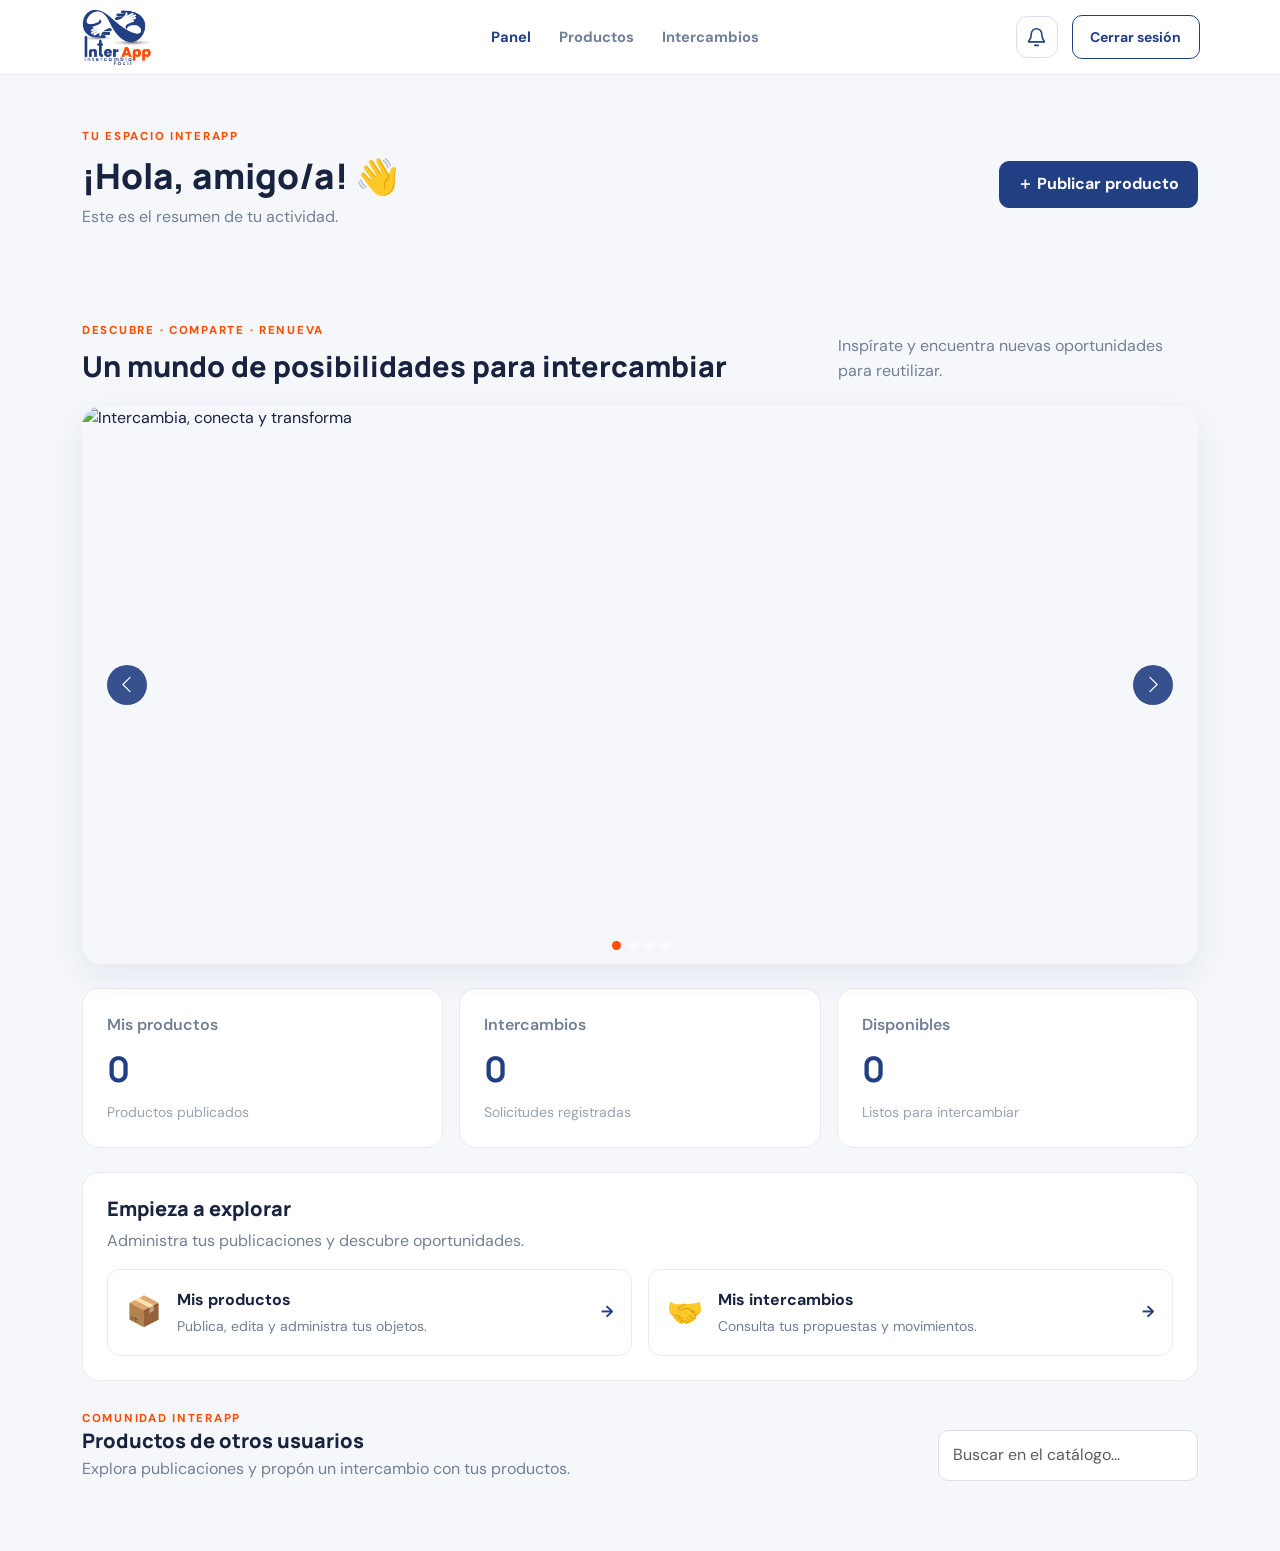
==== commit e7d5937d: "Chore: se actualizo el logo de las paginas" ====
--- a/pages/dashboard.html
+++ b/pages/dashboard.html
@@ -1,66 +1,323 @@
 <!doctype html>
-<html lang="es"><head><meta charset="utf-8"><meta name="viewport" content="width=device-width, initial-scale=1"><title>Panel | InterApp</title><link href="https://cdn.jsdelivr.net/npm/bootstrap@5.3.3/dist/css/bootstrap.min.css" rel="stylesheet"><link rel="stylesheet" href="../css/styles.css"></head>
-<body class="app-page"><nav class="app-nav"><a class="brand" href="../index.html" aria-label="InterApp"><img class="brand-logo" src="../assets/interapp-logo.png" alt="InterApp Intercambio Fácil"></a><div class="nav-links"><a class="active" href="dashboard.html">Panel</a><a href="productos.html">Productos</a><a href="intercambios.html">Intercambios</a></div><div class="nav-actions">
-<div class="notification-wrap">
-<button class="notification-bell" id="notificationBell" type="button" aria-label="Ver notificaciones" aria-expanded="false" title="Notificaciones">
-<svg viewBox="0 0 24 24" aria-hidden="true"><path d="M18 8a6 6 0 0 0-12 0c0 7-3 7-3 9h18c0-2-3-2-3-9M10 21h4"/></svg>
-<span class="notification-badge" id="notificationBadge" hidden>0</span>
-</button>
-<div class="notification-panel" id="notificationPanel" hidden>
-<div class="notification-panel-heading"><strong>Notificaciones</strong><span>InterApp</span></div>
-<div id="notificationList" class="notification-list"></div>
-</div>
-</div>
-<button class="btn btn-outline-primary btn-sm" id="logoutBtn">Cerrar sesión</button>
-</div></nav>
-<main class="container app-main"><div class="welcome-row"><div><span class="eyebrow">TU ESPACIO INTERAPP</span><h1>¡Hola, <span id="userName">amigo/a</span>! 👋</h1><p class="muted">Este es el resumen de tu actividad.</p></div><a class="btn btn-primary" href="productos.html">＋ Publicar producto</a></div>
-<section class="gallery-banner dashboard-gallery" aria-label="Galería de InterApp">
-<div class="gallery-heading">
-<div><span class="eyebrow">DESCUBRE · COMPARTE · RENUEVA</span><h2>Un mundo de posibilidades para intercambiar</h2></div>
-<p>Inspírate y encuentra nuevas oportunidades para reutilizar.</p>
-</div>
-<div id="dashboardBannerSlider" class="carousel slide carousel-fade interapp-slider"
- data-bs-ride="carousel" data-bs-interval="5500" data-bs-pause="hover" data-bs-touch="true">
- <div class="carousel-indicators">
-  <button type="button" data-bs-target="#dashboardBannerSlider" data-bs-slide-to="0" class="active" aria-current="true" aria-label="Mostrar banner 1"></button>
-  <button type="button" data-bs-target="#dashboardBannerSlider" data-bs-slide-to="1" aria-label="Mostrar banner 2"></button>
-  <button type="button" data-bs-target="#dashboardBannerSlider" data-bs-slide-to="2" aria-label="Mostrar banner 3"></button>
-  <button type="button" data-bs-target="#dashboardBannerSlider" data-bs-slide-to="3" aria-label="Mostrar banner 4"></button>
- </div>
- <div class="carousel-inner">
-  <div class="carousel-item active"><img src="../assets/banner-01.webp" class="d-block w-100" alt="Intercambia, conecta y transforma"></div>
-  <div class="carousel-item"><img src="../assets/banner-02.webp" class="d-block w-100" alt="Miles de cosas, nuevas historias"></div>
-  <div class="carousel-item"><img src="../assets/banner-03.webp" class="d-block w-100" alt="Juntos hacemos más con menos"></div>
-  <div class="carousel-item"><img src="../assets/banner-04.webp" class="d-block w-100" alt="Jornada de intercambio y reutilización"></div>
- </div>
- <button class="carousel-control-prev" type="button" data-bs-target="#dashboardBannerSlider" data-bs-slide="prev" aria-label="Banner anterior"><span class="carousel-control-prev-icon" aria-hidden="true"></span></button>
- <button class="carousel-control-next" type="button" data-bs-target="#dashboardBannerSlider" data-bs-slide="next" aria-label="Banner siguiente"><span class="carousel-control-next-icon" aria-hidden="true"></span></button>
-</div>
-</section>
-<div class="row g-3 stats-row"><div class="col-md-4"><div class="stat-card"><span>Mis productos</span><strong id="productCount">0</strong><small>Productos publicados</small></div></div><div class="col-md-4"><div class="stat-card"><span>Intercambios</span><strong id="exchangeCount">0</strong><small>Solicitudes registradas</small></div></div><div class="col-md-4"><div class="stat-card"><span>Disponibles</span><strong id="availableCount">0</strong><small>Listos para intercambiar</small></div></div></div>
-<section class="content-card mt-4"><div class="d-flex justify-content-between align-items-center mb-3"><div><h2>Empieza a explorar</h2><p class="muted mb-0">Administra tus publicaciones y descubre oportunidades.</p></div></div><div class="row g-3"><div class="col-md-6"><a class="quick-link" href="productos.html"><span>📦</span><div><b>Mis productos</b><small>Publica, edita y administra tus objetos.</small></div><strong>→</strong></a></div><div class="col-md-6"><a class="quick-link" href="intercambios.html"><span>🤝</span><div><b>Mis intercambios</b><small>Consulta tus propuestas y movimientos.</small></div><strong>→</strong></a></div></div></section>
-<section class="mt-4">
-  <div class="d-flex flex-wrap justify-content-between align-items-end gap-2 mb-3">
-    <div><span class="eyebrow">COMUNIDAD INTERAPP</span><h2 class="mb-1">Productos de otros usuarios</h2><p class="muted mb-0">Explora publicaciones y propón un intercambio con tus productos.</p></div>
-    <input class="form-control search-input" id="marketSearch" placeholder="Buscar en el catálogo...">
-  </div>
-  <div class="row g-3" id="marketplaceList"></div>
-</section>
-</main>
-<div class="modal fade" id="exchangeModal" tabindex="-1" aria-hidden="true">
- <div class="modal-dialog modal-dialog-centered"><div class="modal-content">
-  <form id="exchangeForm">
-   <div class="modal-header"><div><span class="eyebrow">NUEVA PROPUESTA</span><h2 class="modal-title fs-5">Proponer intercambio</h2></div><button type="button" class="btn-close" data-bs-dismiss="modal"></button></div>
-   <div class="modal-body">
-    <div class="offered-product-box mb-3"><small>PRODUCTO QUE TE INTERESA</small><strong id="targetProductName"></strong><p id="targetProductInfo" class="mb-0"></p><small id="targetOwner"></small></div>
-    <input type="hidden" id="targetProductId">
-    <div class="mb-3"><label class="form-label" for="myOfferProduct">¿Cuál de tus productos ofreces?</label><select class="form-select" id="myOfferProduct" required></select></div>
-    <div class="mb-3"><label class="form-label" for="exchangeMessage">Mensaje para el propietario</label><textarea class="form-control" id="exchangeMessage" rows="3" required placeholder="Cuéntale por qué te interesa el intercambio..."></textarea></div>
-   </div>
-   <div class="modal-footer"><button type="button" class="btn btn-outline-secondary" data-bs-dismiss="modal">Cancelar</button><button class="btn btn-primary" type="submit">Enviar propuesta</button></div>
-  </form>
- </div></div>
-</div>
-<div class="modal fade" id="imageViewerModal" tabindex="-1" aria-hidden="true"><div class="modal-dialog modal-dialog-centered modal-xl"><div class="modal-content image-viewer-content"><div class="modal-header"><h2 class="modal-title fs-6" id="imageViewerTitle">Imagen del producto</h2><button type="button" class="btn-close" data-bs-dismiss="modal"></button></div><div class="modal-body text-center"><img id="imageViewer" src="" alt="Imagen ampliada del producto"></div></div></div></div>
-<script src="https://cdn.jsdelivr.net/npm/bootstrap@5.3.3/dist/js/bootstrap.bundle.min.js"></script>
-<script type="module" src="../js/app.js"></script></body></html>
+<html lang="es">
+  <head>
+    <meta charset="utf-8" />
+    <meta name="viewport" content="width=device-width, initial-scale=1" />
+    <title>Panel | InterApp</title>
+    <link
+      href="https://cdn.jsdelivr.net/npm/bootstrap@5.3.3/dist/css/bootstrap.min.css"
+      rel="stylesheet"
+    />
+    <link rel="stylesheet" href="../css/styles.css" />
+  </head>
+  <body class="app-page">
+    <nav class="app-nav">
+      <a class="brand" href="../index.html" aria-label="InterApp"
+        ><img
+          class="brand-logo"
+          src="../assets/images/interapp-logo.png"
+          alt="InterApp Intercambio Fácil"
+      /></a>
+      <div class="nav-links">
+        <a class="active" href="dashboard.html">Panel</a
+        ><a href="productos.html">Productos</a
+        ><a href="intercambios.html">Intercambios</a>
+      </div>
+      <div class="nav-actions">
+        <div class="notification-wrap">
+          <button
+            class="notification-bell"
+            id="notificationBell"
+            type="button"
+            aria-label="Ver notificaciones"
+            aria-expanded="false"
+            title="Notificaciones"
+          >
+            <svg viewBox="0 0 24 24" aria-hidden="true">
+              <path
+                d="M18 8a6 6 0 0 0-12 0c0 7-3 7-3 9h18c0-2-3-2-3-9M10 21h4"
+              />
+            </svg>
+            <span class="notification-badge" id="notificationBadge" hidden
+              >0</span
+            >
+          </button>
+          <div class="notification-panel" id="notificationPanel" hidden>
+            <div class="notification-panel-heading">
+              <strong>Notificaciones</strong><span>InterApp</span>
+            </div>
+            <div id="notificationList" class="notification-list"></div>
+          </div>
+        </div>
+        <button class="btn btn-outline-primary btn-sm" id="logoutBtn">
+          Cerrar sesión
+        </button>
+      </div>
+    </nav>
+    <main class="container app-main">
+      <div class="welcome-row">
+        <div>
+          <span class="eyebrow">TU ESPACIO INTERAPP</span>
+          <h1>¡Hola, <span id="userName">amigo/a</span>! 👋</h1>
+          <p class="muted">Este es el resumen de tu actividad.</p>
+        </div>
+        <a class="btn btn-primary" href="productos.html"
+          >＋ Publicar producto</a
+        >
+      </div>
+      <section
+        class="gallery-banner dashboard-gallery"
+        aria-label="Galería de InterApp"
+      >
+        <div class="gallery-heading">
+          <div>
+            <span class="eyebrow">DESCUBRE · COMPARTE · RENUEVA</span>
+            <h2>Un mundo de posibilidades para intercambiar</h2>
+          </div>
+          <p>Inspírate y encuentra nuevas oportunidades para reutilizar.</p>
+        </div>
+        <div
+          id="dashboardBannerSlider"
+          class="carousel slide carousel-fade interapp-slider"
+          data-bs-ride="carousel"
+          data-bs-interval="5500"
+          data-bs-pause="hover"
+          data-bs-touch="true"
+        >
+          <div class="carousel-indicators">
+            <button
+              type="button"
+              data-bs-target="#dashboardBannerSlider"
+              data-bs-slide-to="0"
+              class="active"
+              aria-current="true"
+              aria-label="Mostrar banner 1"
+            ></button>
+            <button
+              type="button"
+              data-bs-target="#dashboardBannerSlider"
+              data-bs-slide-to="1"
+              aria-label="Mostrar banner 2"
+            ></button>
+            <button
+              type="button"
+              data-bs-target="#dashboardBannerSlider"
+              data-bs-slide-to="2"
+              aria-label="Mostrar banner 3"
+            ></button>
+            <button
+              type="button"
+              data-bs-target="#dashboardBannerSlider"
+              data-bs-slide-to="3"
+              aria-label="Mostrar banner 4"
+            ></button>
+          </div>
+          <div class="carousel-inner">
+            <div class="carousel-item active">
+              <img
+                src="../assets/banner-01.webp"
+                class="d-block w-100"
+                alt="Intercambia, conecta y transforma"
+              />
+            </div>
+            <div class="carousel-item">
+              <img
+                src="../assets/banner-02.webp"
+                class="d-block w-100"
+                alt="Miles de cosas, nuevas historias"
+              />
+            </div>
+            <div class="carousel-item">
+              <img
+                src="../assets/banner-03.webp"
+                class="d-block w-100"
+                alt="Juntos hacemos más con menos"
+              />
+            </div>
+            <div class="carousel-item">
+              <img
+                src="../assets/banner-04.webp"
+                class="d-block w-100"
+                alt="Jornada de intercambio y reutilización"
+              />
+            </div>
+          </div>
+          <button
+            class="carousel-control-prev"
+            type="button"
+            data-bs-target="#dashboardBannerSlider"
+            data-bs-slide="prev"
+            aria-label="Banner anterior"
+          >
+            <span class="carousel-control-prev-icon" aria-hidden="true"></span>
+          </button>
+          <button
+            class="carousel-control-next"
+            type="button"
+            data-bs-target="#dashboardBannerSlider"
+            data-bs-slide="next"
+            aria-label="Banner siguiente"
+          >
+            <span class="carousel-control-next-icon" aria-hidden="true"></span>
+          </button>
+        </div>
+      </section>
+      <div class="row g-3 stats-row">
+        <div class="col-md-4">
+          <div class="stat-card">
+            <span>Mis productos</span><strong id="productCount">0</strong
+            ><small>Productos publicados</small>
+          </div>
+        </div>
+        <div class="col-md-4">
+          <div class="stat-card">
+            <span>Intercambios</span><strong id="exchangeCount">0</strong
+            ><small>Solicitudes registradas</small>
+          </div>
+        </div>
+        <div class="col-md-4">
+          <div class="stat-card">
+            <span>Disponibles</span><strong id="availableCount">0</strong
+            ><small>Listos para intercambiar</small>
+          </div>
+        </div>
+      </div>
+      <section class="content-card mt-4">
+        <div class="d-flex justify-content-between align-items-center mb-3">
+          <div>
+            <h2>Empieza a explorar</h2>
+            <p class="muted mb-0">
+              Administra tus publicaciones y descubre oportunidades.
+            </p>
+          </div>
+        </div>
+        <div class="row g-3">
+          <div class="col-md-6">
+            <a class="quick-link" href="productos.html"
+              ><span>📦</span>
+              <div>
+                <b>Mis productos</b
+                ><small>Publica, edita y administra tus objetos.</small>
+              </div>
+              <strong>→</strong></a
+            >
+          </div>
+          <div class="col-md-6">
+            <a class="quick-link" href="intercambios.html"
+              ><span>🤝</span>
+              <div>
+                <b>Mis intercambios</b
+                ><small>Consulta tus propuestas y movimientos.</small>
+              </div>
+              <strong>→</strong></a
+            >
+          </div>
+        </div>
+      </section>
+      <section class="mt-4">
+        <div
+          class="d-flex flex-wrap justify-content-between align-items-end gap-2 mb-3"
+        >
+          <div>
+            <span class="eyebrow">COMUNIDAD INTERAPP</span>
+            <h2 class="mb-1">Productos de otros usuarios</h2>
+            <p class="muted mb-0">
+              Explora publicaciones y propón un intercambio con tus productos.
+            </p>
+          </div>
+          <input
+            class="form-control search-input"
+            id="marketSearch"
+            placeholder="Buscar en el catálogo..."
+          />
+        </div>
+        <div class="row g-3" id="marketplaceList"></div>
+      </section>
+    </main>
+    <div class="modal fade" id="exchangeModal" tabindex="-1" aria-hidden="true">
+      <div class="modal-dialog modal-dialog-centered">
+        <div class="modal-content">
+          <form id="exchangeForm">
+            <div class="modal-header">
+              <div>
+                <span class="eyebrow">NUEVA PROPUESTA</span>
+                <h2 class="modal-title fs-5">Proponer intercambio</h2>
+              </div>
+              <button
+                type="button"
+                class="btn-close"
+                data-bs-dismiss="modal"
+              ></button>
+            </div>
+            <div class="modal-body">
+              <div class="offered-product-box mb-3">
+                <small>PRODUCTO QUE TE INTERESA</small
+                ><strong id="targetProductName"></strong>
+                <p id="targetProductInfo" class="mb-0"></p>
+                <small id="targetOwner"></small>
+              </div>
+              <input type="hidden" id="targetProductId" />
+              <div class="mb-3">
+                <label class="form-label" for="myOfferProduct"
+                  >¿Cuál de tus productos ofreces?</label
+                ><select
+                  class="form-select"
+                  id="myOfferProduct"
+                  required
+                ></select>
+              </div>
+              <div class="mb-3">
+                <label class="form-label" for="exchangeMessage"
+                  >Mensaje para el propietario</label
+                ><textarea
+                  class="form-control"
+                  id="exchangeMessage"
+                  rows="3"
+                  required
+                  placeholder="Cuéntale por qué te interesa el intercambio..."
+                ></textarea>
+              </div>
+            </div>
+            <div class="modal-footer">
+              <button
+                type="button"
+                class="btn btn-outline-secondary"
+                data-bs-dismiss="modal"
+              >
+                Cancelar</button
+              ><button class="btn btn-primary" type="submit">
+                Enviar propuesta
+              </button>
+            </div>
+          </form>
+        </div>
+      </div>
+    </div>
+    <div
+      class="modal fade"
+      id="imageViewerModal"
+      tabindex="-1"
+      aria-hidden="true"
+    >
+      <div class="modal-dialog modal-dialog-centered modal-xl">
+        <div class="modal-content image-viewer-content">
+          <div class="modal-header">
+            <h2 class="modal-title fs-6" id="imageViewerTitle">
+              Imagen del producto
+            </h2>
+            <button
+              type="button"
+              class="btn-close"
+              data-bs-dismiss="modal"
+            ></button>
+          </div>
+          <div class="modal-body text-center">
+            <img id="imageViewer" src="" alt="Imagen ampliada del producto" />
+          </div>
+        </div>
+      </div>
+    </div>
+    <script src="https://cdn.jsdelivr.net/npm/bootstrap@5.3.3/dist/js/bootstrap.bundle.min.js"></script>
+    <script type="module" src="../js/app.js"></script>
+  </body>
+</html>
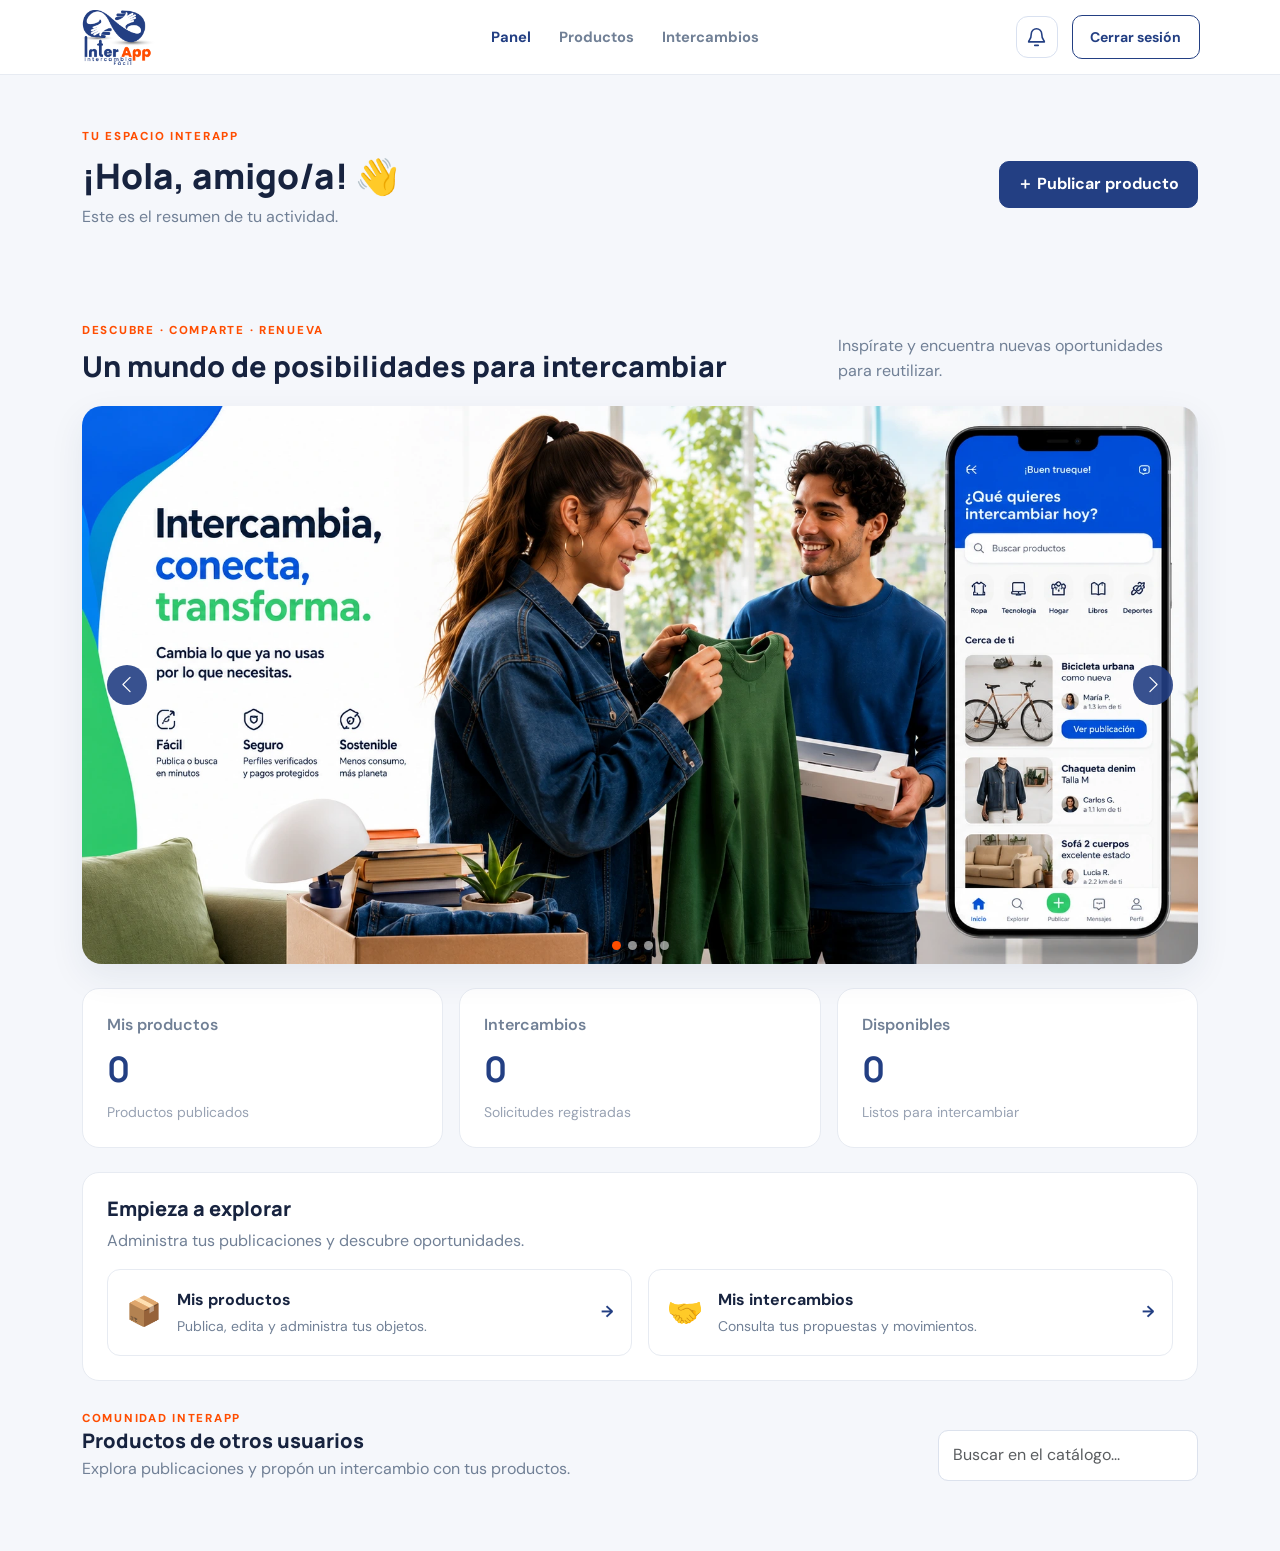
==== commit 666be9f1: "Chore: se actualizo el banner del dashboard" ====
--- a/pages/dashboard.html
+++ b/pages/dashboard.html
@@ -115,28 +115,28 @@
           <div class="carousel-inner">
             <div class="carousel-item active">
               <img
-                src="../assets/banner-01.webp"
+                src="../assets/images/banner-01.webp"
                 class="d-block w-100"
                 alt="Intercambia, conecta y transforma"
               />
             </div>
             <div class="carousel-item">
               <img
-                src="../assets/banner-02.webp"
+                src="../assets/images/banner-02.webp"
                 class="d-block w-100"
                 alt="Miles de cosas, nuevas historias"
               />
             </div>
             <div class="carousel-item">
               <img
-                src="../assets/banner-03.webp"
+                src="../assets/images/banner-03.webp"
                 class="d-block w-100"
                 alt="Juntos hacemos más con menos"
               />
             </div>
             <div class="carousel-item">
               <img
-                src="../assets/banner-04.webp"
+                src="../assets/images/banner-04.webp"
                 class="d-block w-100"
                 alt="Jornada de intercambio y reutilización"
               />
